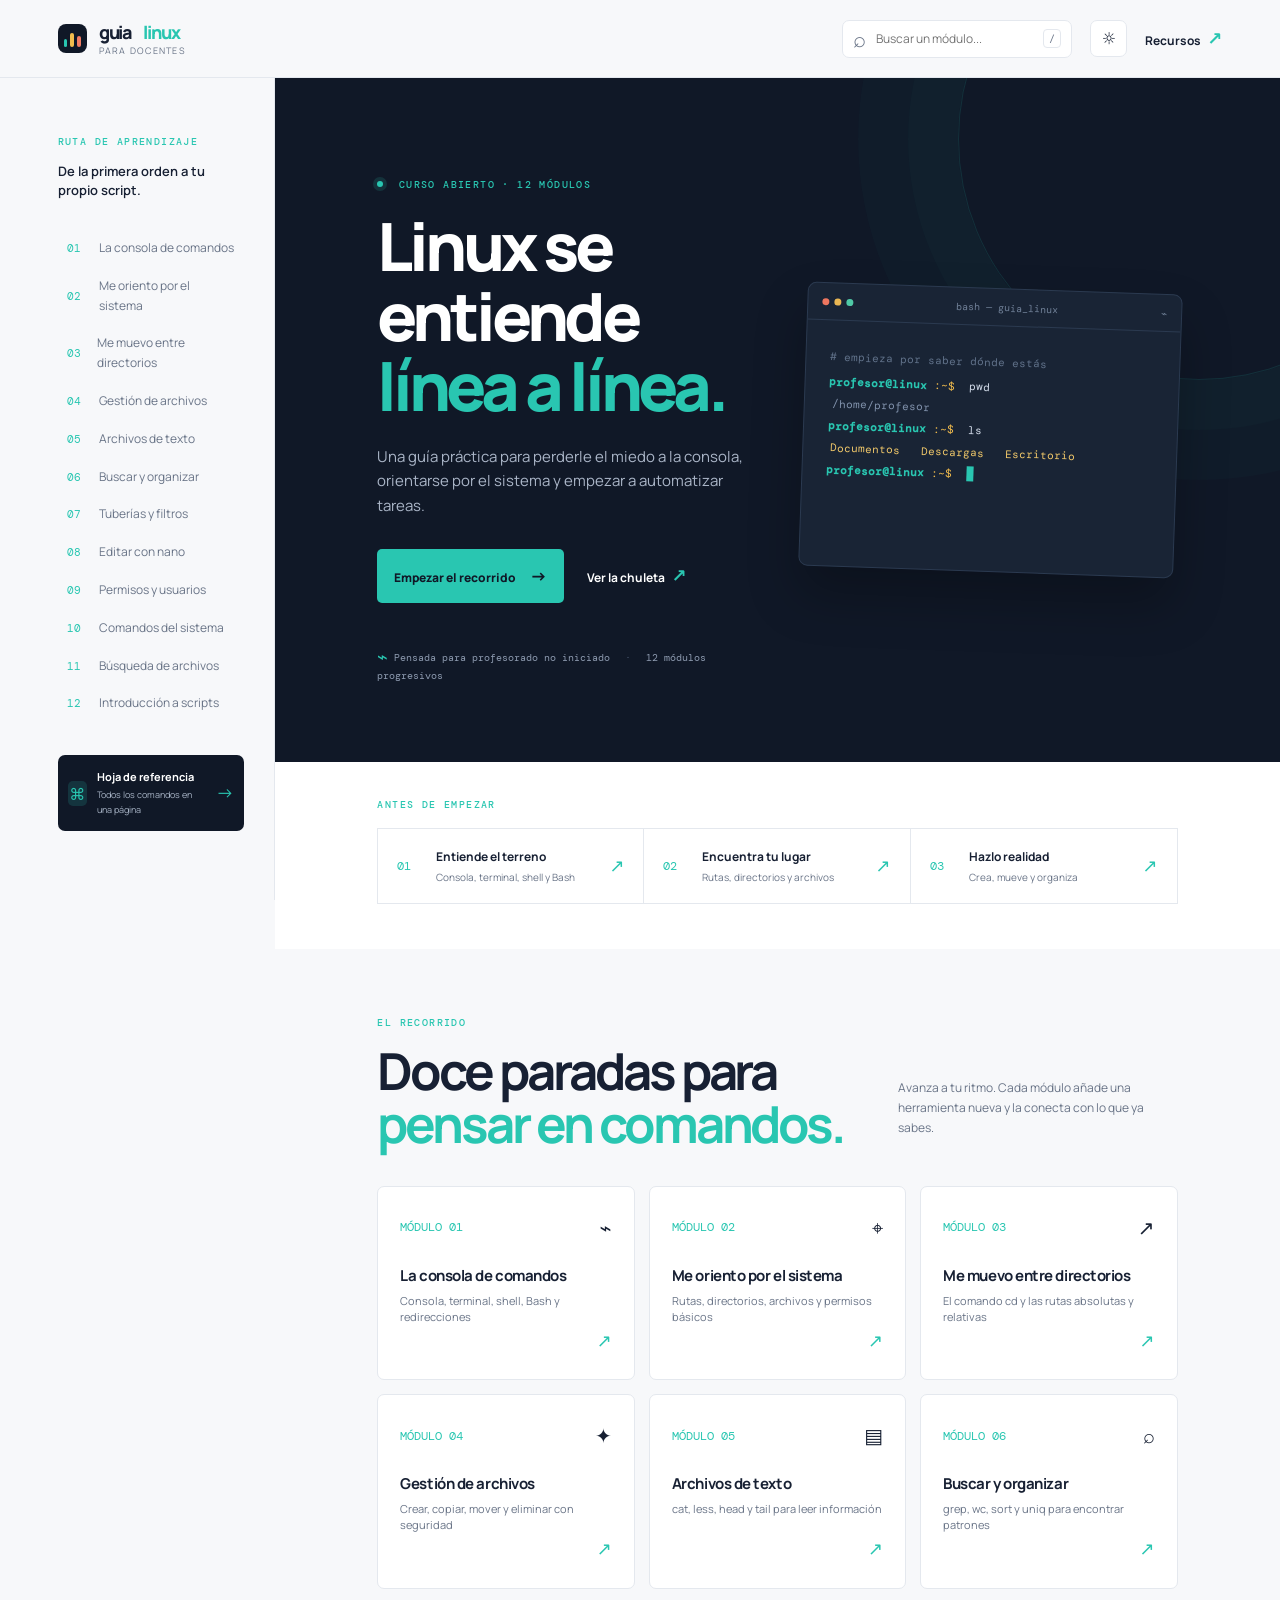
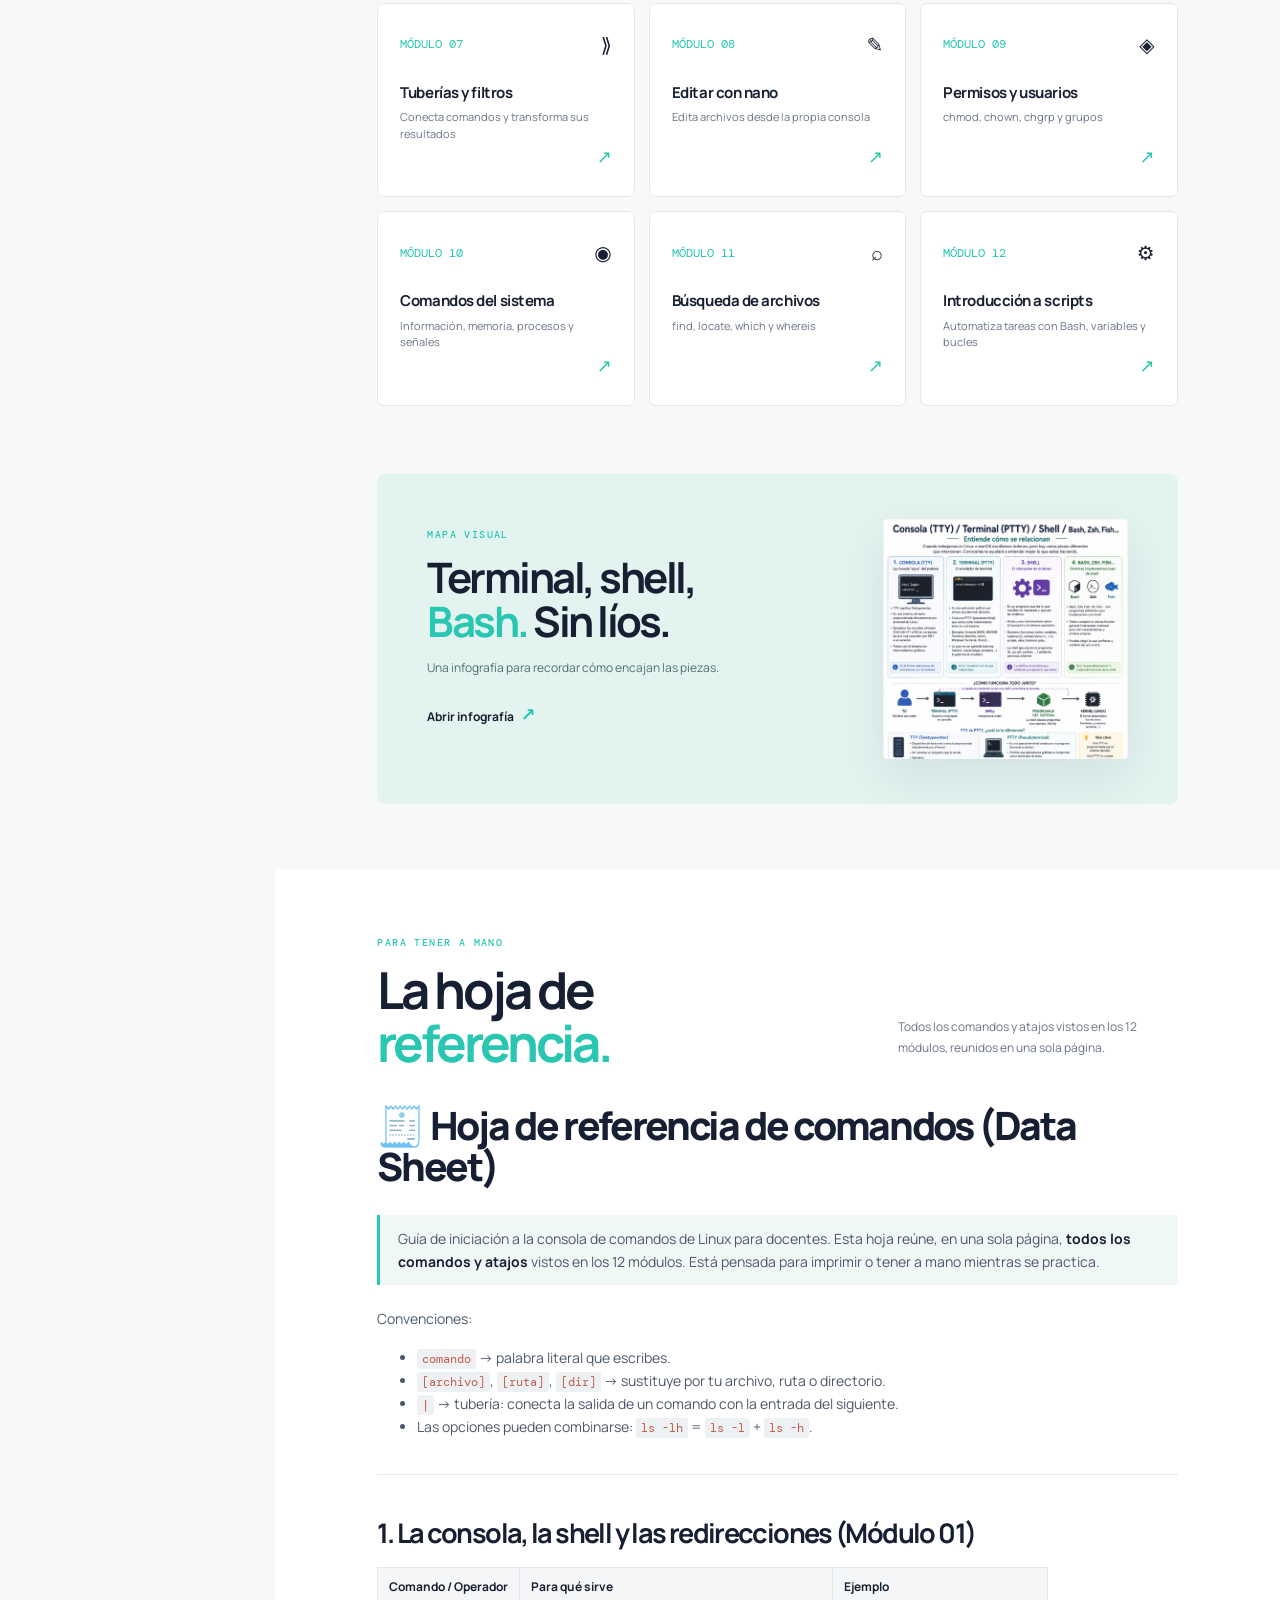
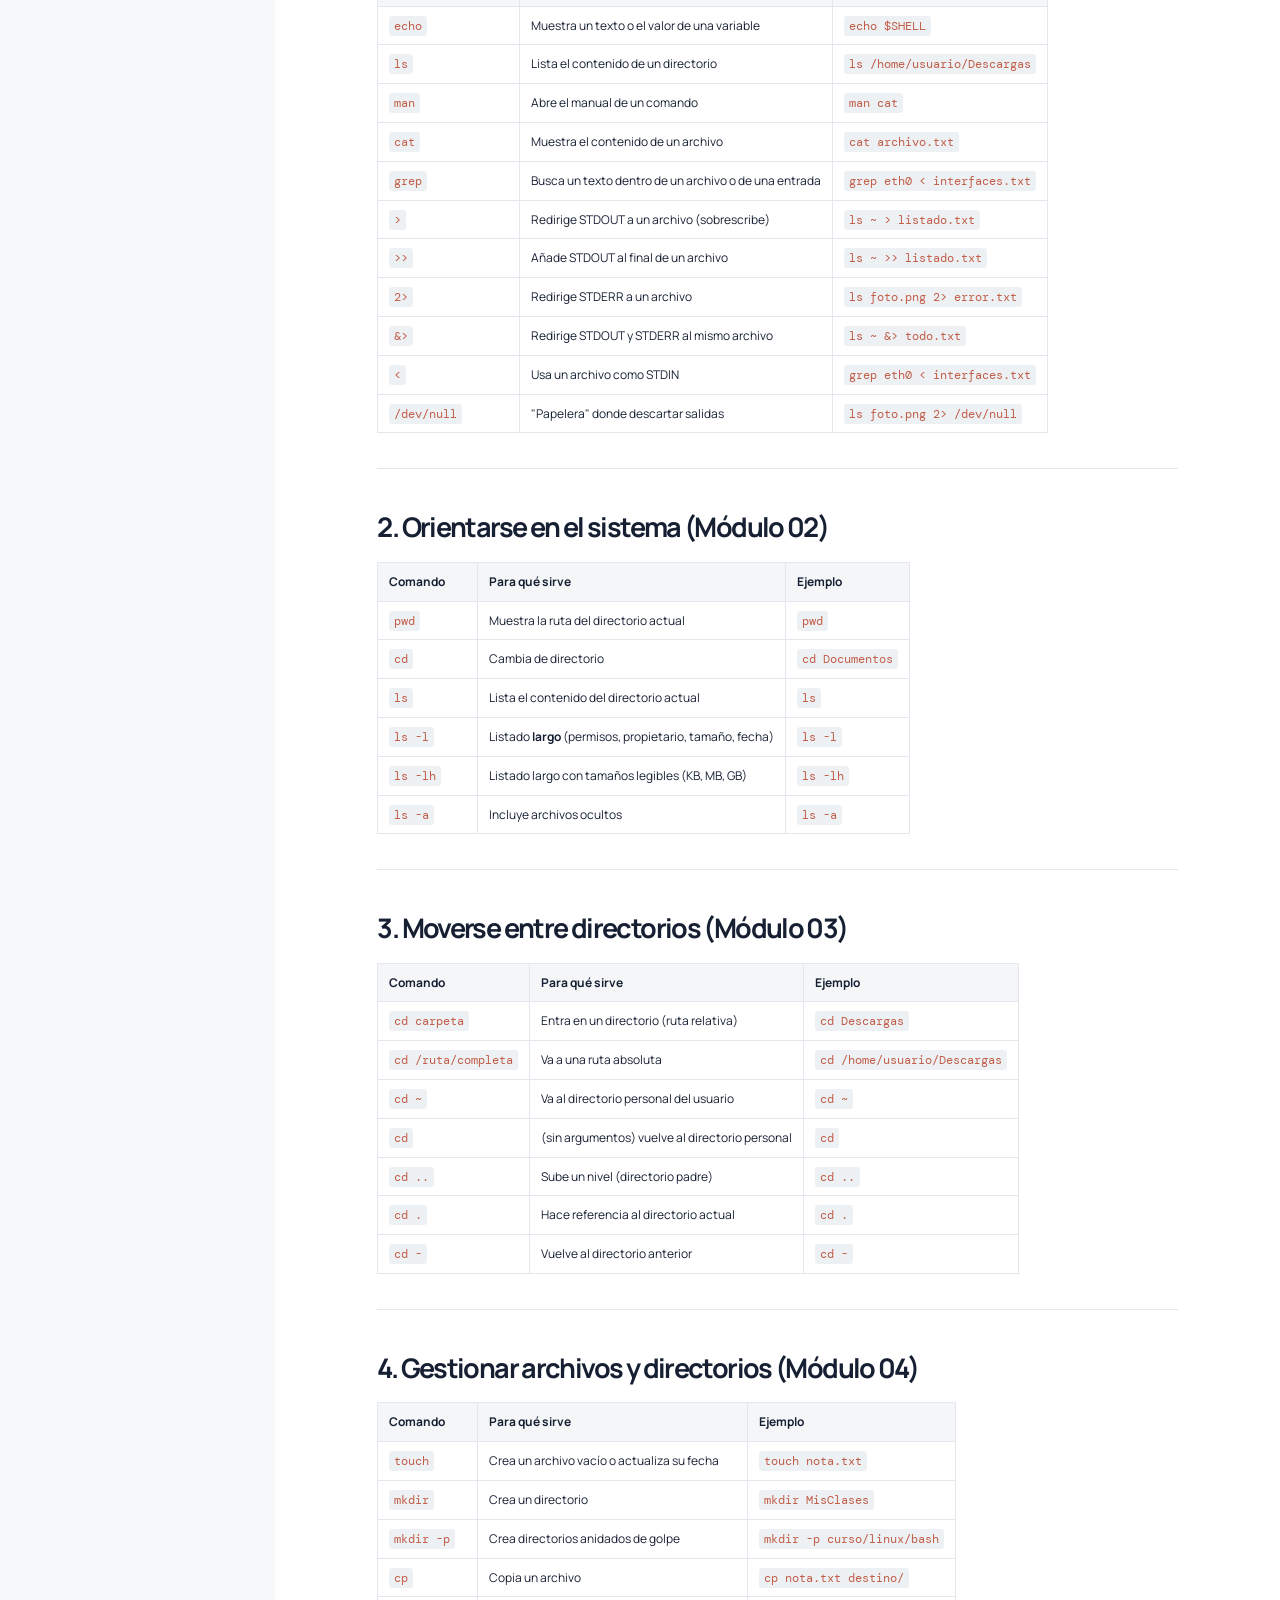
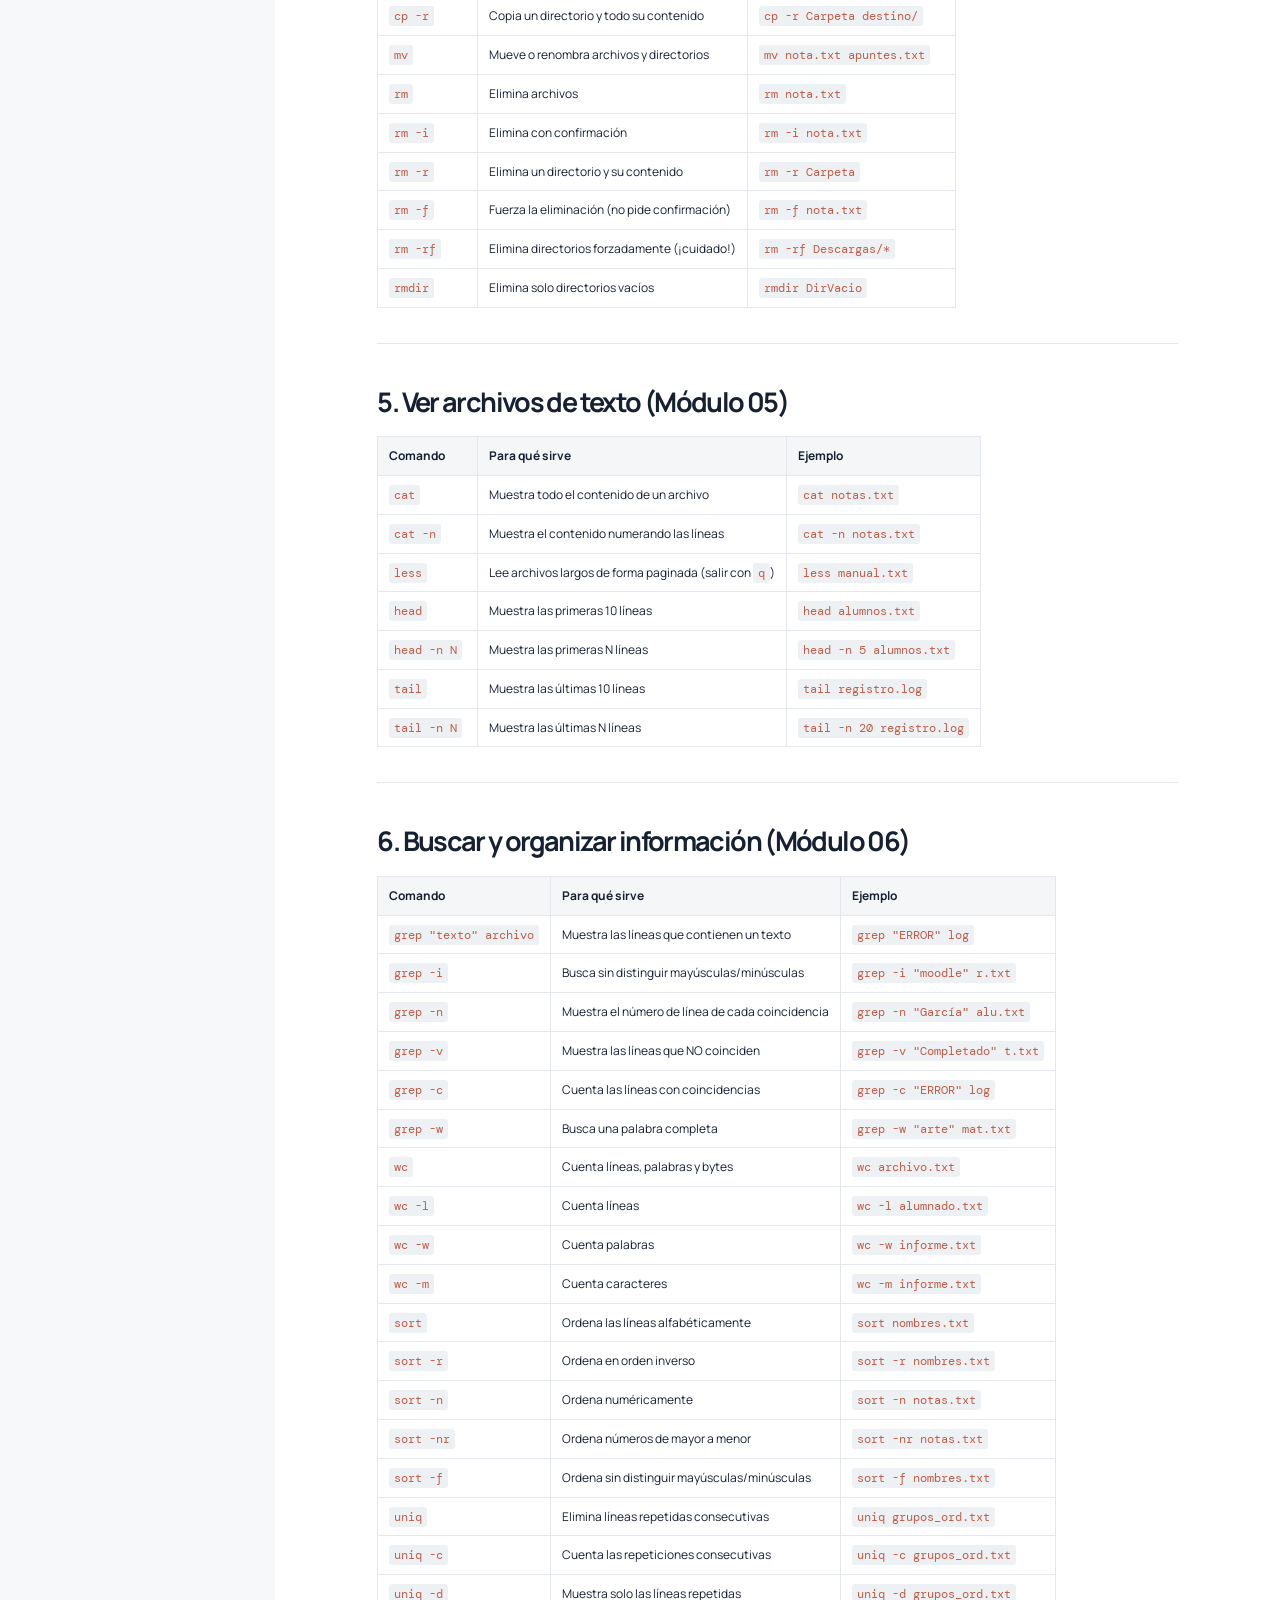
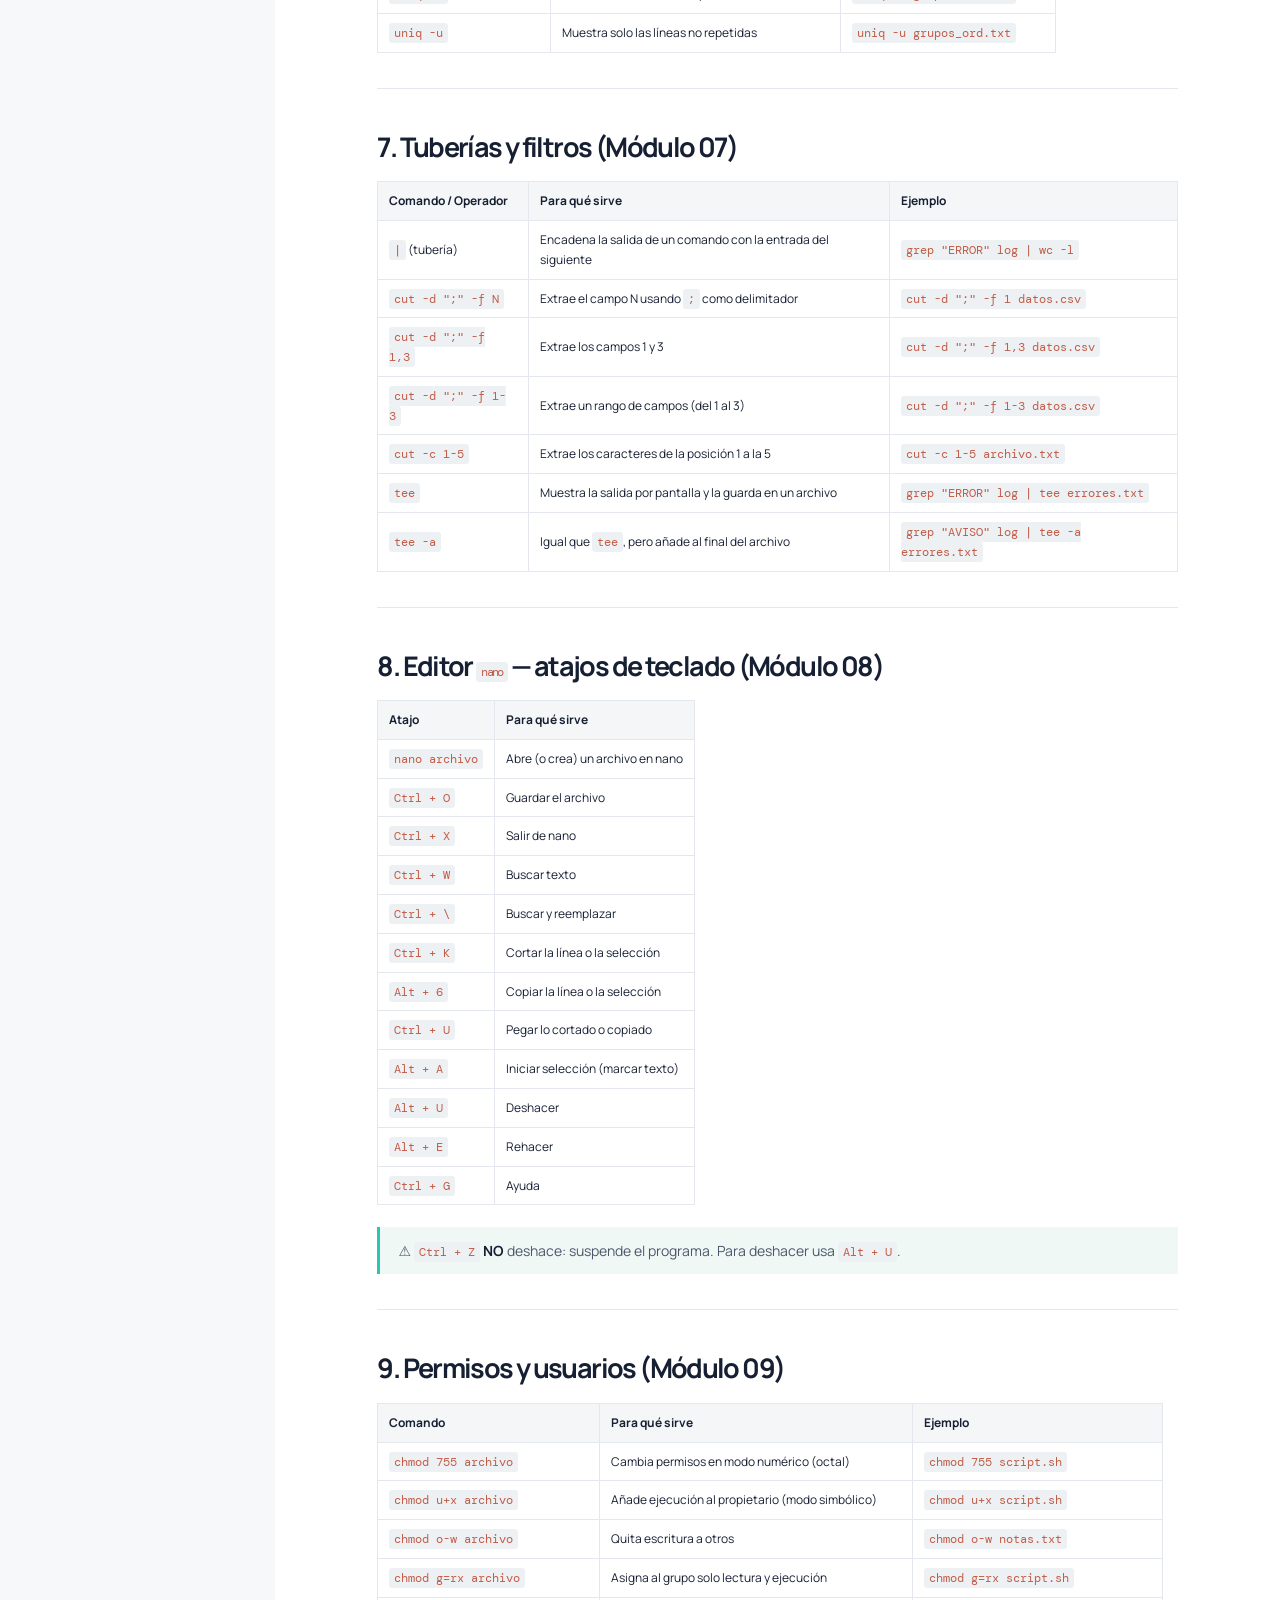
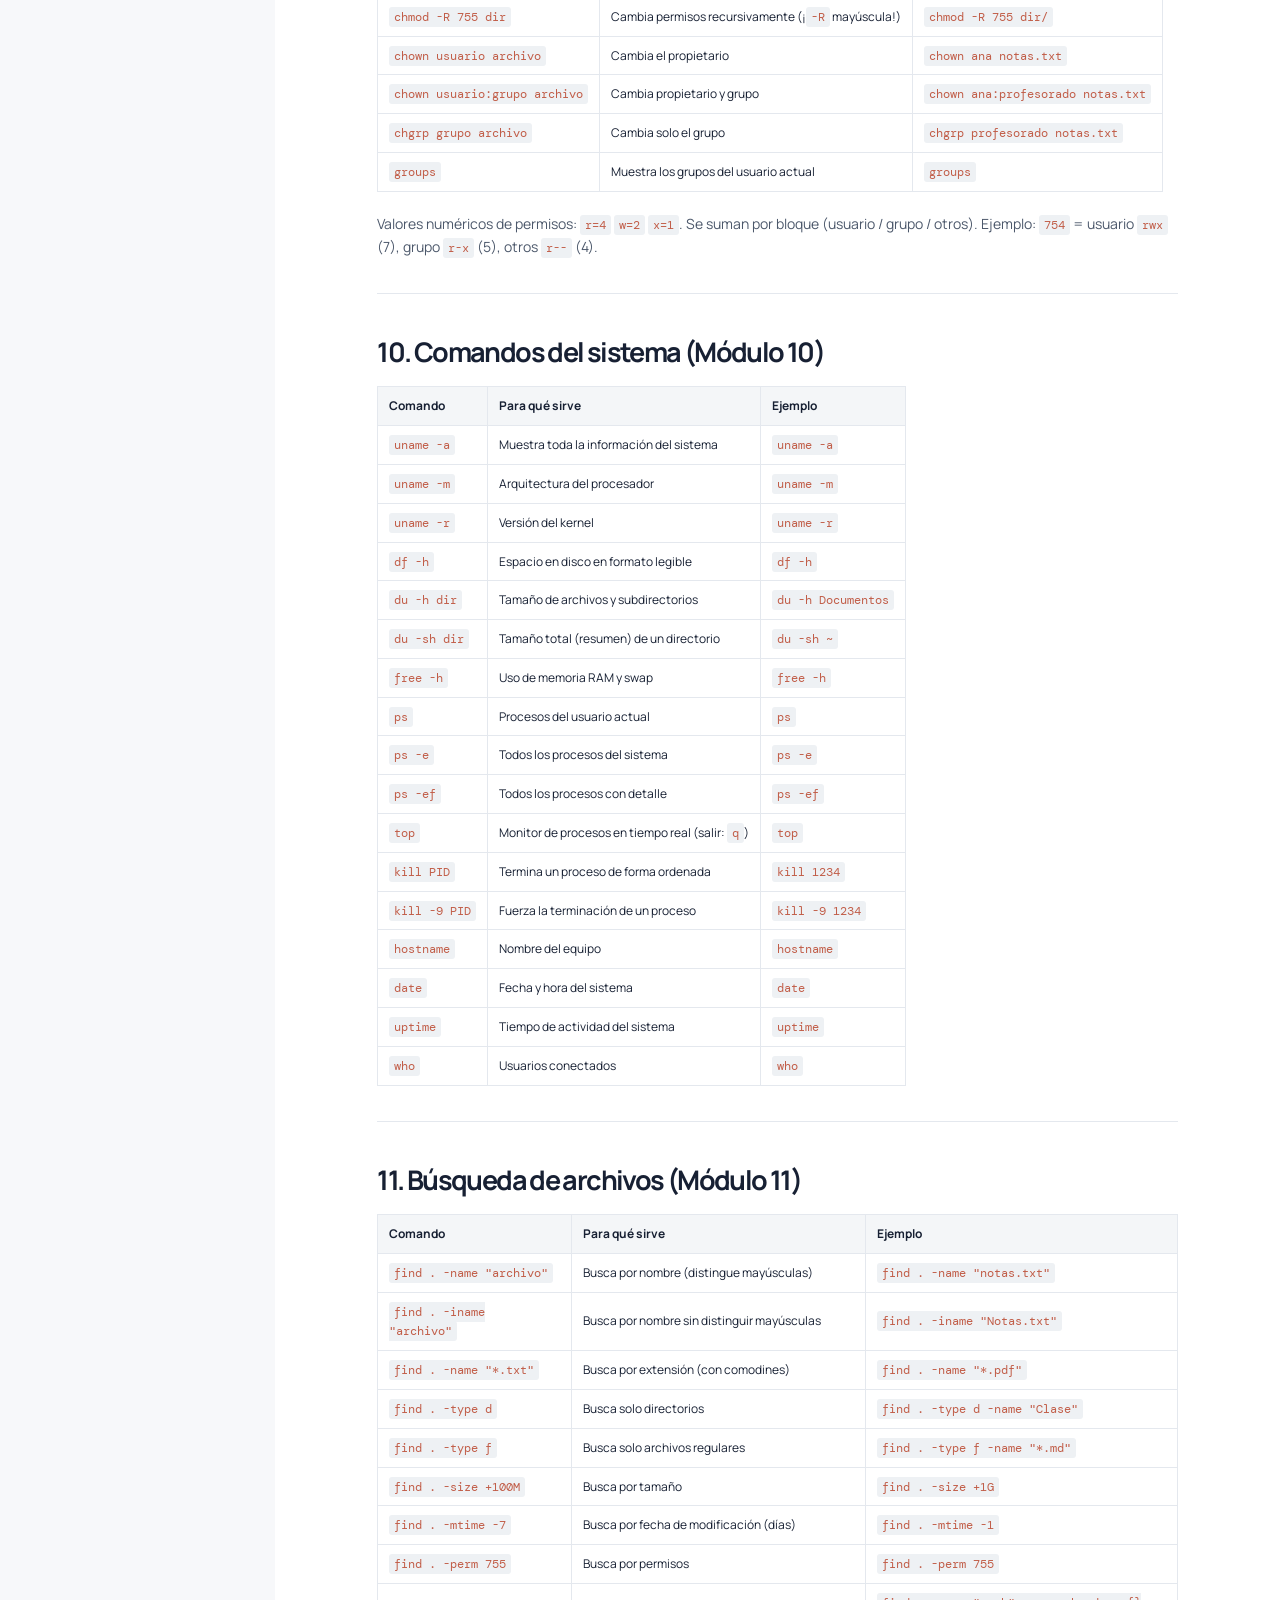
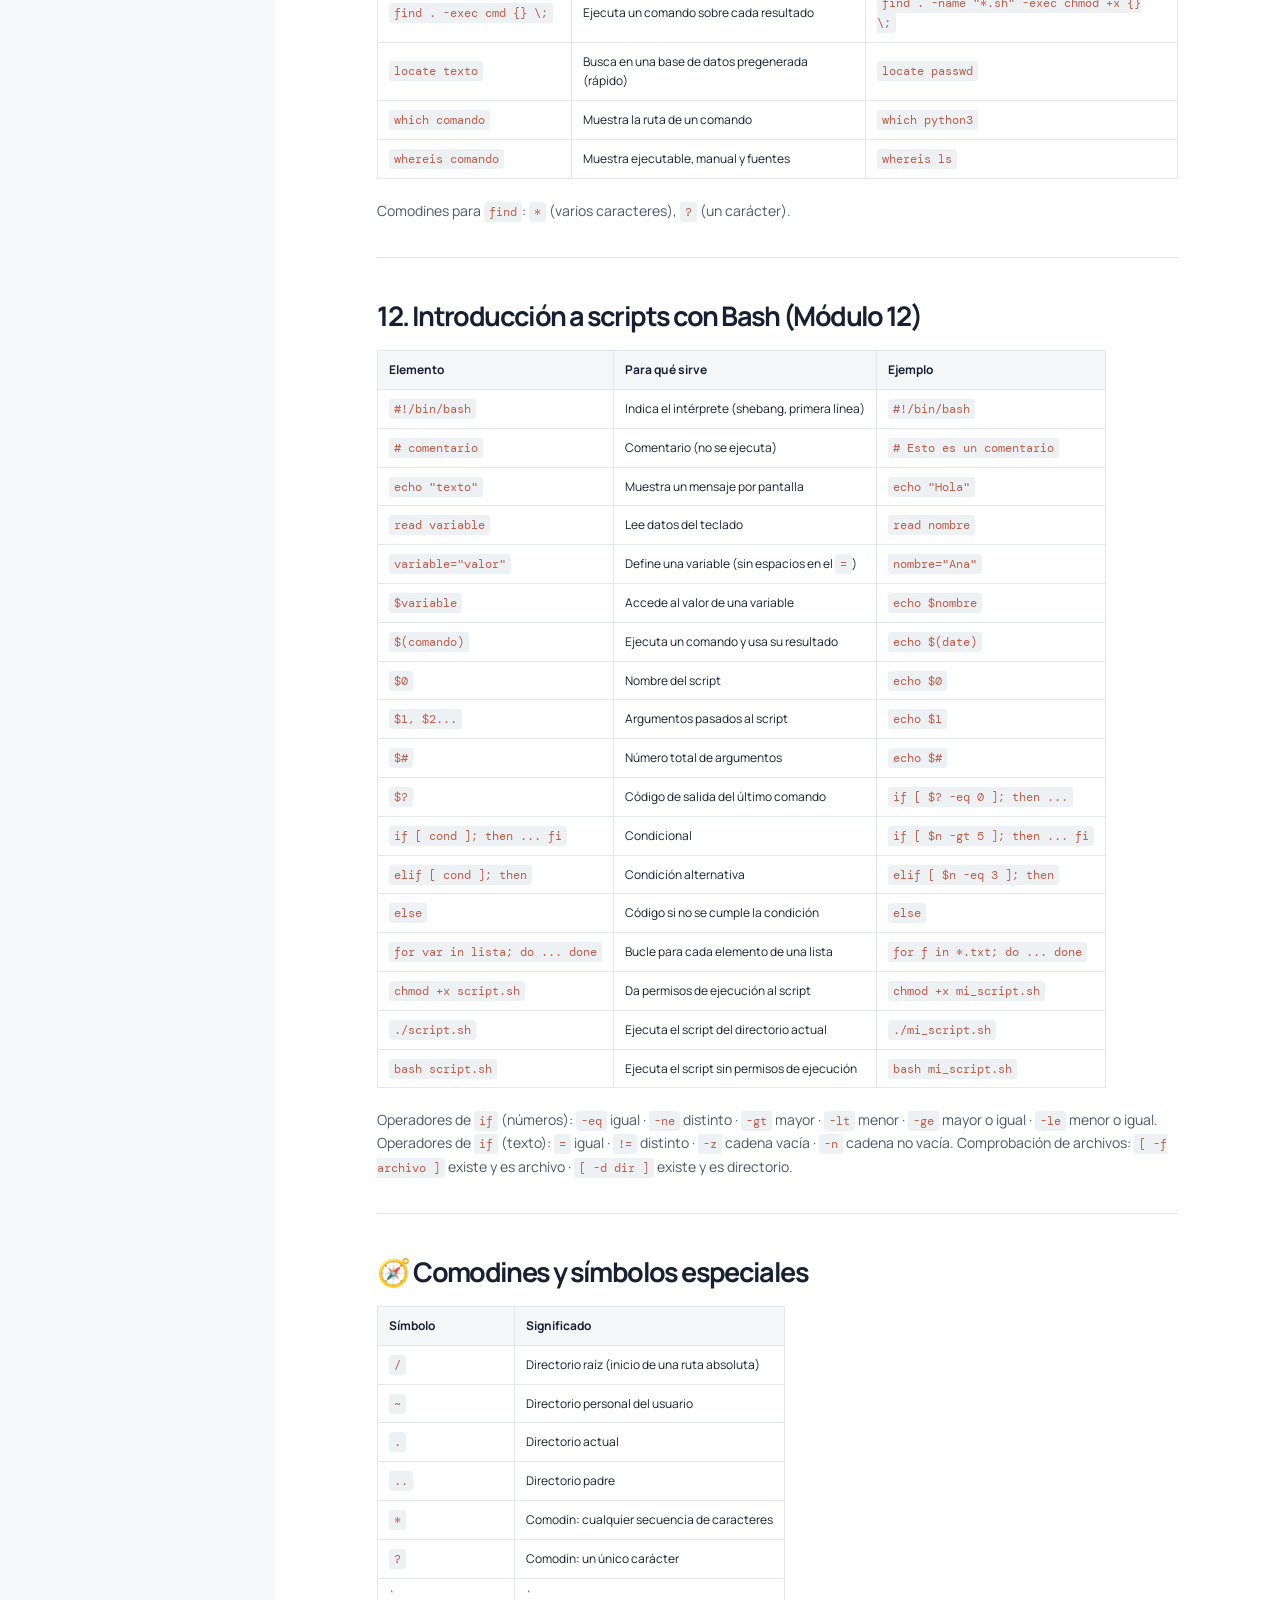
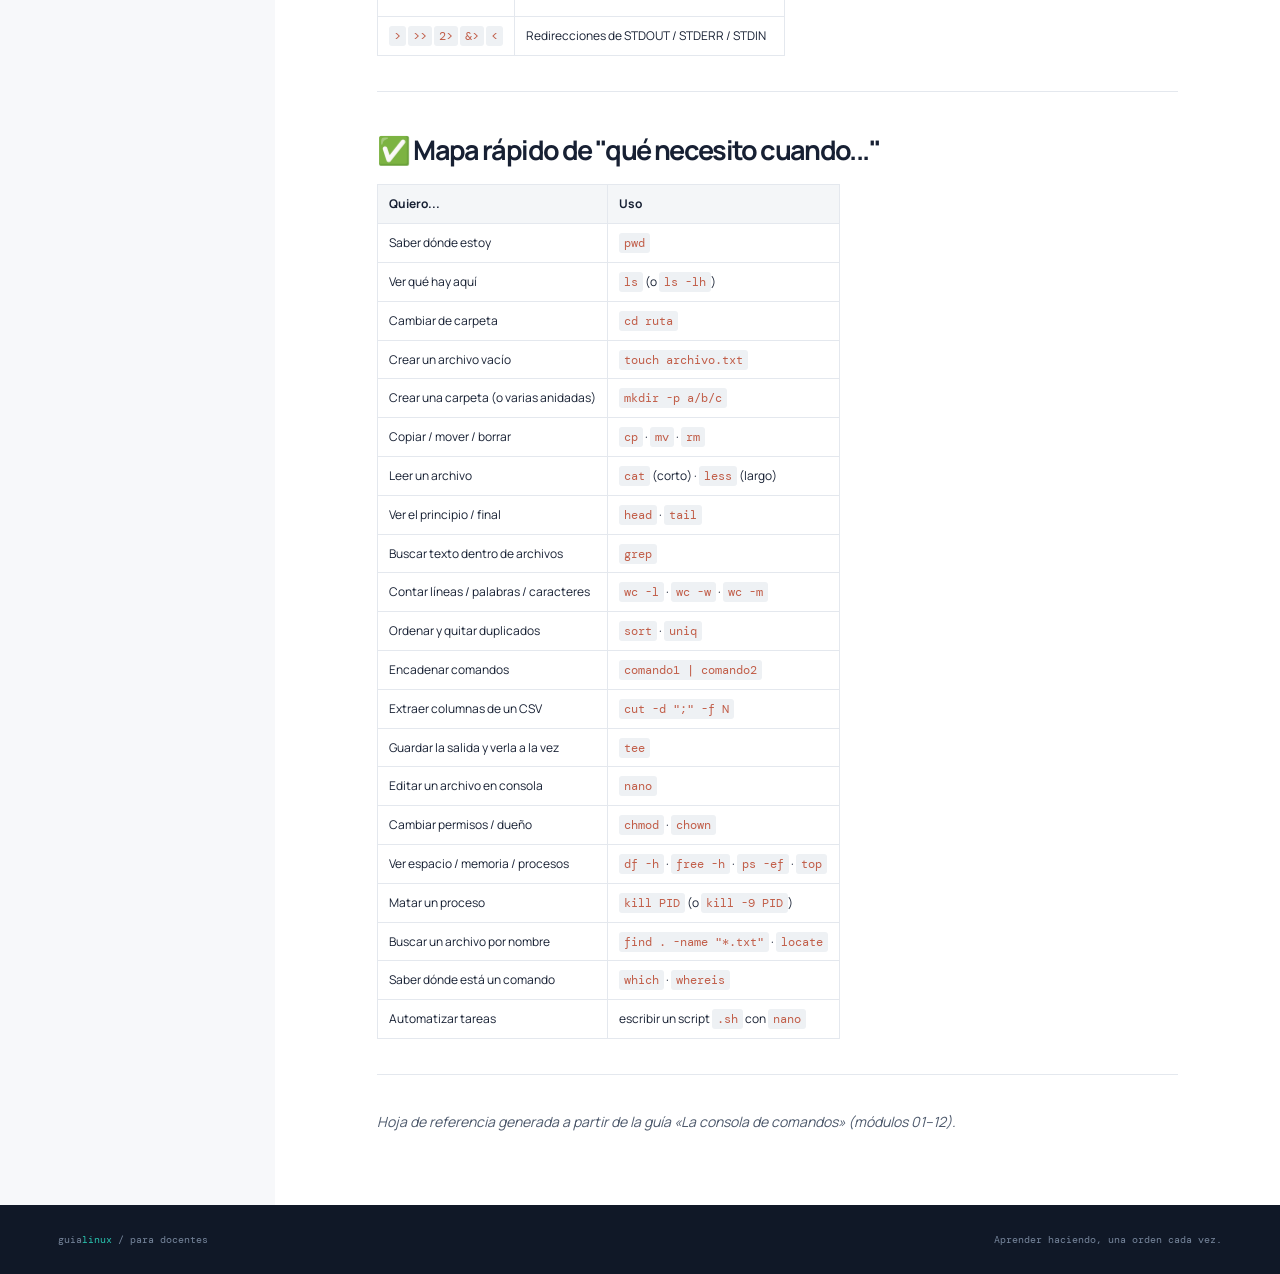
==== index.html @ 250330b9 "Add files via upload Website for GitHub pages." ====
<!doctype html>
<html lang="es">
<head>
  <meta charset="utf-8">
  <meta name="viewport" content="width=device-width, initial-scale=1">
  <meta name="description" content="Guía visual de iniciación a la consola de comandos de Linux para docentes.">
  <meta name="theme-color" content="#101827">
  <title>Guía Linux para docentes</title>
  <link rel="preconnect" href="https://fonts.googleapis.com">
  <link rel="preconnect" href="https://fonts.gstatic.com" crossorigin>
  <link href="https://fonts.googleapis.com/css2?family=DM+Mono:wght@400;500&family=Manrope:wght@400;500;600;700;800&display=swap" rel="stylesheet">
  <link rel="stylesheet" href="styles.css">
</head>
<body>
  <div class="site-shell">
    <header class="topbar">
      <a class="brand" href="#inicio" aria-label="Ir al inicio">
        <span class="brand-mark" aria-hidden="true"><span></span><span></span><span></span></span>
        <span><b>guia</b><em>linux</em><small>para docentes</small></span>
      </a>
      <div class="top-actions">
        <label class="search-box" for="module-search">
          <span aria-hidden="true">⌕</span>
          <input id="module-search" type="search" placeholder="Buscar un módulo..." autocomplete="off">
          <kbd>/</kbd>
        </label>
        <button class="icon-button" id="theme-toggle" type="button" aria-label="Cambiar tema">☼</button>
        <a class="github-link" href="#referencia">Recursos <span>↗</span></a>
      </div>
    </header>

    <div class="layout">
      <aside class="sidebar" aria-label="Navegación del curso">
        <div class="sidebar-intro">
          <span class="eyebrow">Ruta de aprendizaje</span>
          <p>De la primera orden a tu propio script.</p>
        </div>
        <nav id="module-nav"></nav>
        <a class="reference-card" href="#referencia">
          <span class="reference-icon">⌘</span>
          <span><strong>Hoja de referencia</strong><small>Todos los comandos en una página</small></span>
          <span class="arrow">→</span>
        </a>
      </aside>

      <main id="app" tabindex="-1">
        <section class="hero" id="inicio">
          <div class="hero-copy">
            <div class="status-line"><span class="pulse"></span> Curso abierto · 12 módulos</div>
            <h1>Linux se entiende<br><span>línea a línea.</span></h1>
            <p class="hero-lead">Una guía práctica para perderle el miedo a la consola, orientarse por el sistema y empezar a automatizar tareas.</p>
            <div class="hero-actions">
              <a class="primary-button" href="#modulo-01">Empezar el recorrido <span>→</span></a>
              <a class="text-button" href="#referencia">Ver la chuleta <span>↗</span></a>
            </div>
            <div class="hero-meta"><span>⌁</span> Pensada para profesorado no iniciado <span class="dot-separator">·</span> <span>12</span> módulos progresivos</div>
          </div>
          <div class="hero-terminal" aria-label="Ejemplo de terminal">
            <div class="terminal-bar"><span class="terminal-dots"><i></i><i></i><i></i></span><span>bash — guia_linux</span><span class="terminal-lock">⌁</span></div>
            <div class="terminal-body">
              <div class="terminal-line dim"># empieza por saber dónde estás</div>
              <div class="terminal-line"><b class="prompt">profesor@linux</b><span class="path">:~$</span> pwd</div>
              <div class="terminal-output">/home/profesor</div>
              <div class="terminal-line"><b class="prompt">profesor@linux</b><span class="path">:~$</span> ls</div>
              <div class="terminal-output folders">Documentos&nbsp;&nbsp; Descargas&nbsp;&nbsp; Escritorio</div>
              <div class="terminal-line cursor-line"><b class="prompt">profesor@linux</b><span class="path">:~$</span> <span class="cursor"></span></div>
            </div>
          </div>
        </section>

        <section class="quick-start" aria-label="Puntos de partida">
          <div class="section-label">Antes de empezar</div>
          <div class="quick-grid">
            <a href="#modulo-01"><span class="quick-number">01</span><span><b>Entiende el terreno</b><small>Consola, terminal, shell y Bash</small></span><span class="arrow">↗</span></a>
            <a href="#modulo-02"><span class="quick-number">02</span><span><b>Encuentra tu lugar</b><small>Rutas, directorios y archivos</small></span><span class="arrow">↗</span></a>
            <a href="#modulo-04"><span class="quick-number">03</span><span><b>Hazlo realidad</b><small>Crea, mueve y organiza</small></span><span class="arrow">↗</span></a>
          </div>
        </section>

        <section class="module-section" id="lecciones">
          <div class="section-heading"><div><span class="eyebrow">El recorrido</span><h2>Doce paradas para<br><em>pensar en comandos.</em></h2></div><p>Avanza a tu ritmo. Cada módulo añade una herramienta nueva y la conecta con lo que ya sabes.</p></div>
          <div id="module-grid" class="module-grid"></div>
        </section>

        <section class="infographic-banner">
          <div><span class="eyebrow">Mapa visual</span><h2>Terminal, shell,<br><em>Bash.</em> Sin líos.</h2><p>Una infografía para recordar cómo encajan las piezas.</p><a href="assets/terminal_shell_bash.png" target="_blank" class="text-button">Abrir infografía <span>↗</span></a></div>
          <a class="infographic-image" href="assets/terminal_shell_bash.png" target="_blank"><img src="assets/terminal_shell_bash.png" alt="Infografía Terminal vs Shell vs Bash"></a>
        </section>

        <section class="reference-section" id="referencia">
          <div class="section-heading"><div><span class="eyebrow">Para tener a mano</span><h2>La hoja de<br><em>referencia.</em></h2></div><p>Todos los comandos y atajos vistos en los 12 módulos, reunidos en una sola página.</p></div>
          <article id="reference-content" class="markdown-content"></article>
        </section>
      </main>
    </div>
    <footer><span>guia<span class="footer-accent">linux</span> / para docentes</span><span>Aprender haciendo, una orden cada vez.</span></footer>
  </div>
  <script src="app.js"></script>
</body>
</html>
---- styles.css ----
:root{--ink:#172033;--muted:#697487;--paper:#f7f8fa;--card:#fff;--line:#e4e8ee;--navy:#101827;--teal:#29c6b1;--yellow:#f3bd4d;--coral:#f17b62;--shadow:0 18px 50px rgba(17,29,49,.08);--mono:"DM Mono",monospace;--sans:"Manrope",system-ui,sans-serif}*{box-sizing:border-box}html{scroll-behavior:smooth}body{margin:0;background:var(--paper);color:var(--ink);font-family:var(--sans);line-height:1.65}a{color:inherit;text-decoration:none}button,input{font:inherit}.site-shell{min-height:100vh}.topbar{height:78px;padding:0 4.5vw;display:flex;align-items:center;justify-content:space-between;background:rgba(247,248,250,.92);border-bottom:1px solid var(--line);position:sticky;top:0;z-index:20;backdrop-filter:blur(16px)}.brand{display:flex;align-items:center;gap:12px;line-height:1}.brand>span:last-child{display:grid;grid-template-columns:auto auto;column-gap:4px}.brand b,.brand em{font-size:18px;letter-spacing:-.06em}.brand b{font-weight:800}.brand em{font-style:normal;color:var(--teal);font-weight:800}.brand small{grid-column:1/-1;margin-top:5px;font-size:9px;letter-spacing:.14em;text-transform:uppercase;color:var(--muted)}.brand-mark{width:29px;height:29px;display:flex;align-items:flex-end;gap:3px;padding:6px;background:var(--navy);border-radius:8px}.brand-mark span{width:4px;background:var(--teal);border-radius:4px}.brand-mark span:nth-child(1){height:8px}.brand-mark span:nth-child(2){height:14px;background:var(--yellow)}.brand-mark span:nth-child(3){height:11px;background:var(--coral)}.top-actions{display:flex;align-items:center;gap:18px}.search-box{width:230px;height:38px;display:flex;align-items:center;gap:8px;padding:0 10px;border:1px solid var(--line);border-radius:7px;background:var(--card);color:var(--muted)}.search-box span{font-size:22px;line-height:1}.search-box input{width:100%;border:0;outline:0;background:transparent;color:var(--ink);font-size:12px}.search-box kbd{font:10px var(--mono);border:1px solid var(--line);padding:2px 5px;border-radius:4px}.icon-button{width:37px;height:37px;border:1px solid var(--line);border-radius:7px;background:var(--card);color:var(--ink);cursor:pointer}.github-link{font-size:12px;font-weight:700}.github-link span,.text-button span{color:var(--teal);font-size:18px;margin-left:4px}.layout{display:grid;grid-template-columns:275px minmax(0,1fr);max-width:1500px;margin:auto}.sidebar{padding:48px 30px 30px 4.5vw;border-right:1px solid var(--line);min-height:calc(100vh - 78px);position:sticky;top:78px;height:calc(100vh - 78px);overflow-y:auto}.eyebrow,.status-line,.section-label{font:500 10px var(--mono);letter-spacing:.14em;text-transform:uppercase;color:var(--teal)}.sidebar-intro p{font-size:13px;line-height:1.45;margin:10px 0 30px;max-width:170px;font-weight:600}.module-nav-item{display:flex;align-items:center;gap:11px;padding:8px 9px;margin:2px 0;border-radius:6px;color:var(--muted);font-size:12px;transition:.2s}.module-nav-item:hover,.module-nav-item.active{background:var(--card);color:var(--ink);box-shadow:0 5px 16px rgba(17,29,49,.04)}.module-nav-item.active{font-weight:700}.module-nav-item .nav-num{font:11px var(--mono);color:var(--teal);width:21px}.reference-card{display:flex;align-items:center;gap:10px;margin-top:34px;padding:13px 10px;background:var(--navy);border-radius:7px;color:white}.reference-icon{width:25px;height:25px;display:grid;place-items:center;border-radius:5px;background:rgba(41,198,177,.17);color:var(--teal)}.reference-card strong{display:block;font-size:11px}.reference-card small{display:block;color:#a8b4c6;font-size:9px;margin-top:2px}.reference-card .arrow{margin-left:auto;color:var(--teal)}main{min-width:0}.hero{background:var(--navy);min-height:580px;padding:100px clamp(35px,8vw,120px) 80px;display:grid;grid-template-columns:1fr 1fr;gap:50px;align-items:center;color:white;overflow:hidden;position:relative}.hero:after{content:"";position:absolute;width:480px;height:480px;border:1px solid rgba(41,198,177,.14);border-radius:50%;right:-160px;top:-180px;box-shadow:0 0 0 50px rgba(41,198,177,.025),0 0 0 100px rgba(41,198,177,.02)}.hero-copy{position:relative;z-index:1}.status-line{color:var(--teal);margin-bottom:20px}.pulse{display:inline-block;width:6px;height:6px;border-radius:50%;background:var(--teal);margin:0 8px 1px 0;box-shadow:0 0 0 4px rgba(41,198,177,.15)}h1,h2{letter-spacing:-.06em;line-height:1.05;margin:0}h1{font-size:clamp(42px,5.2vw,75px);font-weight:800}h1 span,h2 em{font-style:normal;color:var(--teal)}.hero-lead{max-width:465px;color:#aab5c7;font-size:15px;margin:24px 0 30px}.hero-actions{display:flex;align-items:center;gap:23px}.primary-button{background:var(--teal);color:var(--navy);padding:13px 17px;border-radius:5px;font-size:12px;font-weight:800}.primary-button span{font-size:17px;margin-left:12px}.text-button{font-size:12px;font-weight:700}.hero-meta{margin-top:42px;color:#8e9bb0;font:10px var(--mono)}.hero-meta span:first-child{color:var(--teal);font-size:18px;vertical-align:-2px}.dot-separator{margin:0 9px;color:#47546b}.hero-terminal{position:relative;z-index:1;background:#192435;box-shadow:0 28px 50px rgba(0,0,0,.25);border:1px solid #2b3a50;border-radius:9px;overflow:hidden;transform:rotate(2deg)}.terminal-bar{height:37px;border-bottom:1px solid #2b3a50;display:flex;justify-content:space-between;align-items:center;padding:0 14px;color:#718198;font:10px var(--mono)}.terminal-dots{display:flex;gap:5px}.terminal-dots i{width:7px;height:7px;border-radius:50%;background:#ee765f}.terminal-dots i:nth-child(2){background:#e8b653}.terminal-dots i:nth-child(3){background:#4fc9a6}.terminal-body{padding:25px 24px 28px;font:11px/2 var(--mono);min-height:245px}.terminal-line{color:#d6dfed}.terminal-line.dim{color:#61728a;margin-bottom:3px}.prompt{color:var(--teal)}.path{color:var(--yellow);margin:0 7px}.terminal-output{color:#8293ad;padding-left:3px}.folders{color:#f2c96a}.cursor{width:7px;height:15px;display:inline-block;background:var(--teal);vertical-align:-3px;animation:blink 1s infinite}@keyframes blink{50%{opacity:0}}.quick-start,.module-section,.reference-section{padding:58px clamp(35px,8vw,120px)}.quick-start{background:var(--card);padding-top:36px;padding-bottom:45px}.quick-grid{display:grid;grid-template-columns:repeat(3,1fr);border:1px solid var(--line);margin-top:17px}.quick-grid a{padding:18px 19px;display:grid;grid-template-columns:29px 1fr 15px;gap:10px;align-items:center;border-right:1px solid var(--line)}.quick-grid a:last-child{border:0}.quick-grid a:hover{background:var(--paper)}.quick-number{color:var(--teal);font:12px var(--mono)}.quick-grid b{display:block;font-size:12px}.quick-grid small{display:block;color:var(--muted);font-size:10px;margin-top:2px}.arrow{color:var(--teal);font-size:18px}.section-heading{display:flex;justify-content:space-between;gap:40px;align-items:end;margin-bottom:35px}.section-heading h2{font-size:clamp(32px,4vw,51px);margin-top:10px}.section-heading p{max-width:280px;color:var(--muted);font-size:12px;line-height:1.7}.module-grid{display:grid;grid-template-columns:repeat(3,1fr);gap:14px}.module-card{background:var(--card);border:1px solid var(--line);border-radius:7px;padding:24px 22px;min-height:177px;display:flex;flex-direction:column;transition:transform .2s,box-shadow .2s}.module-card:hover{transform:translateY(-4px);box-shadow:var(--shadow)}.module-card .card-top{display:flex;justify-content:space-between;align-items:center}.module-number{font:12px var(--mono);color:var(--teal)}.module-card .card-icon{font-size:20px}.module-card h3{font-size:15px;letter-spacing:-.03em;margin:23px 0 7px;line-height:1.25}.module-card p{font-size:11px;color:var(--muted);margin:0;line-height:1.5}.module-card .card-arrow{margin-top:auto;text-align:right;color:var(--teal);font-size:18px}.infographic-banner{margin:10px clamp(35px,8vw,120px) 65px;padding:45px 50px;background:#e3f3f0;border-radius:8px;display:flex;justify-content:space-between;gap:40px;overflow:hidden}.infographic-banner h2{font-size:42px;margin:10px 0 15px}.infographic-banner p{font-size:12px;color:#52716d;margin-bottom:22px}.infographic-image{display:block;width:35%;max-height:240px;overflow:hidden;border-radius:5px;box-shadow:var(--shadow);background:white}.infographic-image img{width:100%;height:100%;object-fit:cover;object-position:top}.reference-section{background:var(--card)}.markdown-content{max-width:920px;margin:auto}.markdown-content h1{font-size:39px;color:var(--ink);margin:0 0 28px}.markdown-content h2{font-size:27px;margin:44px 0 15px;color:var(--ink)}.markdown-content h3{font-size:19px;margin:30px 0 12px}.markdown-content p,.markdown-content li{font-size:14px;color:#4c586b}.markdown-content strong{color:var(--ink)}.markdown-content blockquote{border-left:3px solid var(--teal);background:#f0f8f6;margin:22px 0;padding:12px 18px}.markdown-content blockquote p{margin:0}.markdown-content pre{background:var(--navy);color:#dce6f4;padding:18px;border-radius:6px;overflow:auto;margin:19px 0;box-shadow:0 10px 20px rgba(16,24,39,.08)}.markdown-content code{font:12px var(--mono);background:#eef1f4;color:#c15d48;padding:2px 5px;border-radius:3px}.markdown-content pre code{background:none;color:inherit;padding:0}.markdown-content table{width:100%;border-collapse:collapse;margin:20px 0;font-size:12px;display:block;overflow-x:auto}.markdown-content th,.markdown-content td{text-align:left;border:1px solid var(--line);padding:9px 11px;min-width:100px}.markdown-content th{background:#f4f6f8;font-weight:700}.markdown-content img{display:block;max-width:100%;height:auto;max-height:560px;object-fit:contain;margin:24px auto;border-radius:5px;box-shadow:0 7px 25px rgba(17,29,49,.11)}.markdown-content a{color:#159a8c;text-decoration:underline}.markdown-content hr{border:0;border-top:1px solid var(--line);margin:35px 0}footer{display:flex;justify-content:space-between;padding:28px 4.5vw;background:var(--navy);color:#77869c;font:10px var(--mono)}.footer-accent{color:var(--teal)}.module-view{padding-top:40px}.back-link{display:inline-block;color:var(--teal);font:11px var(--mono);margin-bottom:30px}.hidden{display:none!important}@media(max-width:1000px){.layout{display:block}.sidebar{display:none}.hero{grid-template-columns:1fr;padding:80px 7vw}.hero-terminal{max-width:600px;width:100%}.module-grid{grid-template-columns:repeat(2,1fr)}}@media(max-width:640px){.topbar{height:68px;padding:0 20px}.top-actions{gap:8px}.search-box{width:42px;border:0;background:transparent;padding:0}.search-box input,.search-box kbd,.github-link{display:none}.search-box span{font-size:27px}.hero{min-height:auto;padding:65px 24px 60px;gap:40px}.hero-lead{font-size:14px}.hero-meta{margin-top:30px}.quick-start,.module-section,.reference-section{padding:42px 22px}.quick-grid{display:block}.quick-grid a{border-right:0;border-bottom:1px solid var(--line)}.section-heading{display:block}.section-heading p{margin-top:20px}.module-grid{grid-template-columns:1fr}.infographic-banner{margin:8px 22px 45px;padding:30px 25px;display:block}.infographic-banner h2{font-size:34px}.infographic-image{width:100%;height:210px;margin-top:28px}footer{display:block;padding:24px 22px}footer span{display:block;margin:5px 0}}
body.dark{--ink:#e7edf6;--muted:#91a0b4;--paper:#0e1521;--card:#151f2e;--line:#263448}body.dark .topbar{background:rgba(14,21,33,.92)}body.dark .quick-start,body.dark .reference-section{background:#121b29}body.dark .quick-grid a:hover,body.dark .markdown-content th{background:#1c293b}body.dark .markdown-content code{background:#202d3d;color:#f19a80}body.dark .markdown-content blockquote{background:#162d32}body.dark .infographic-banner{background:#163536}body.dark .infographic-banner p{color:#9bc6c0}
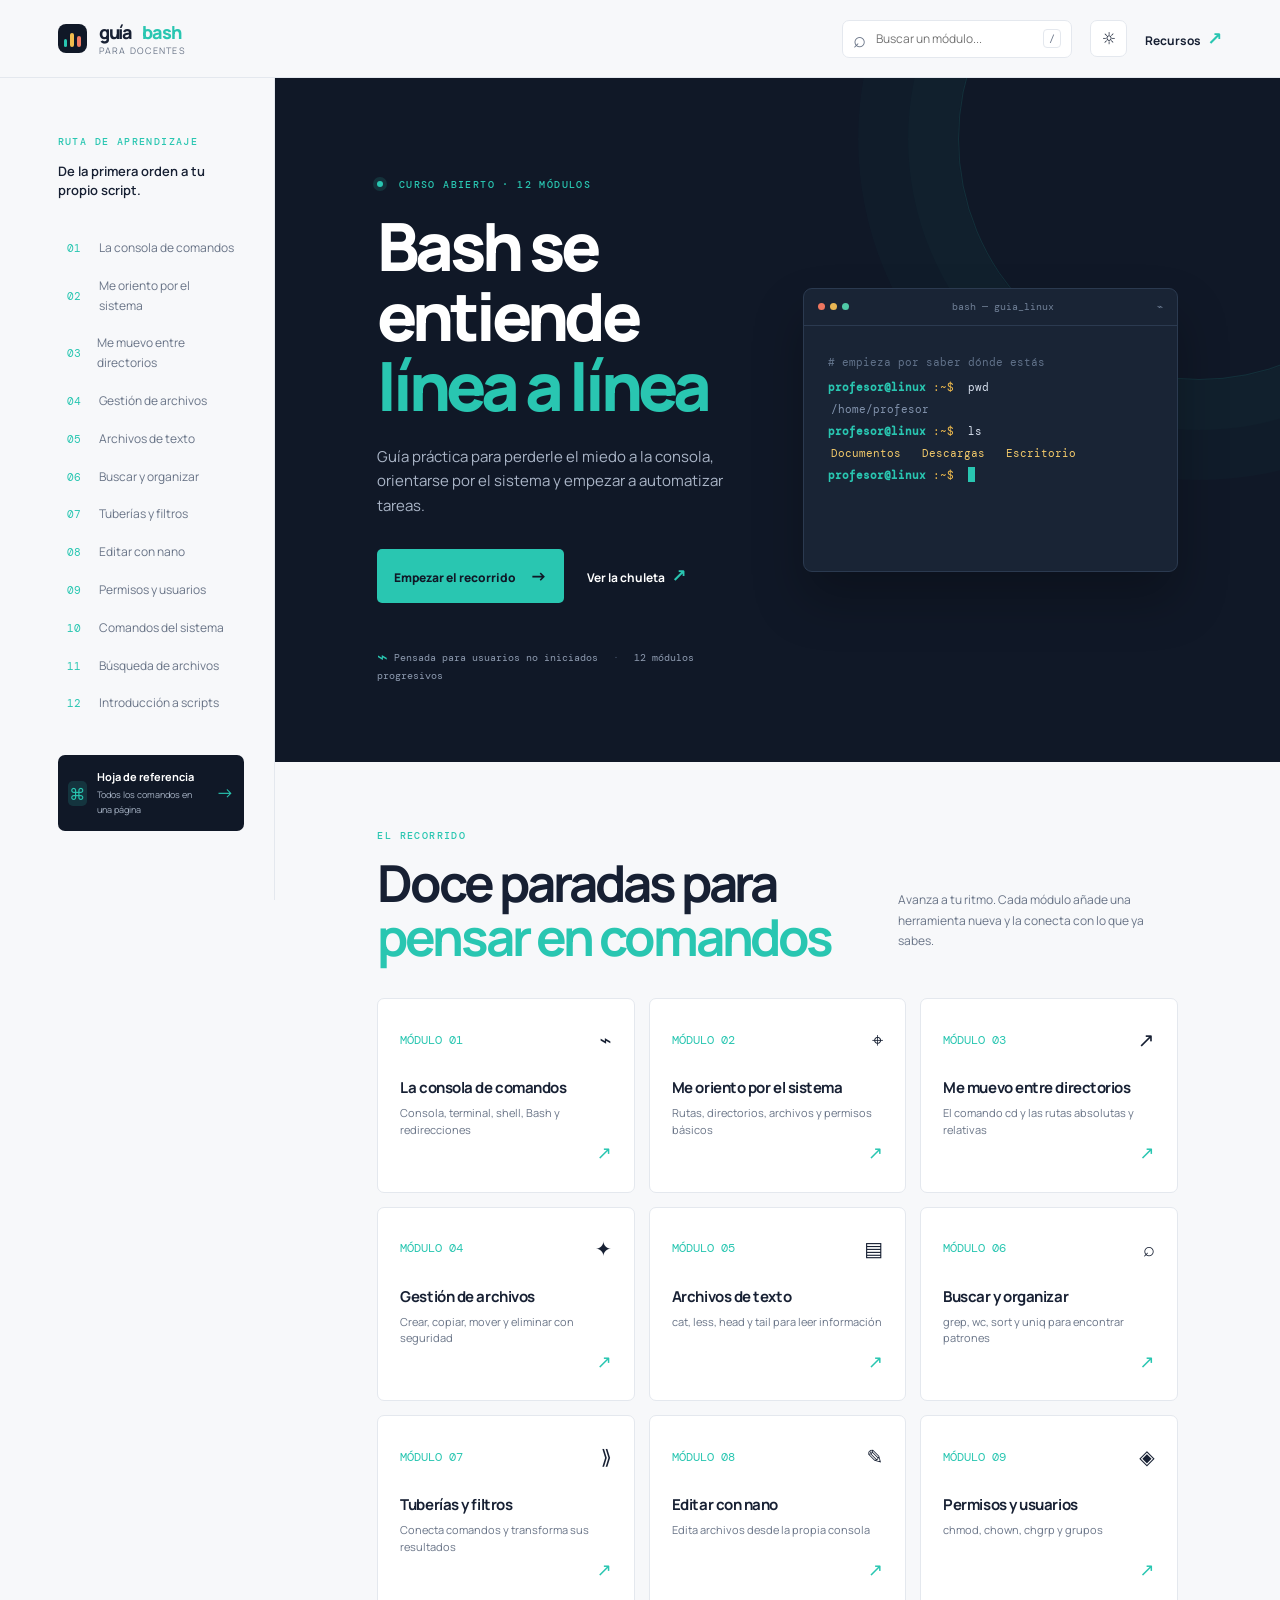
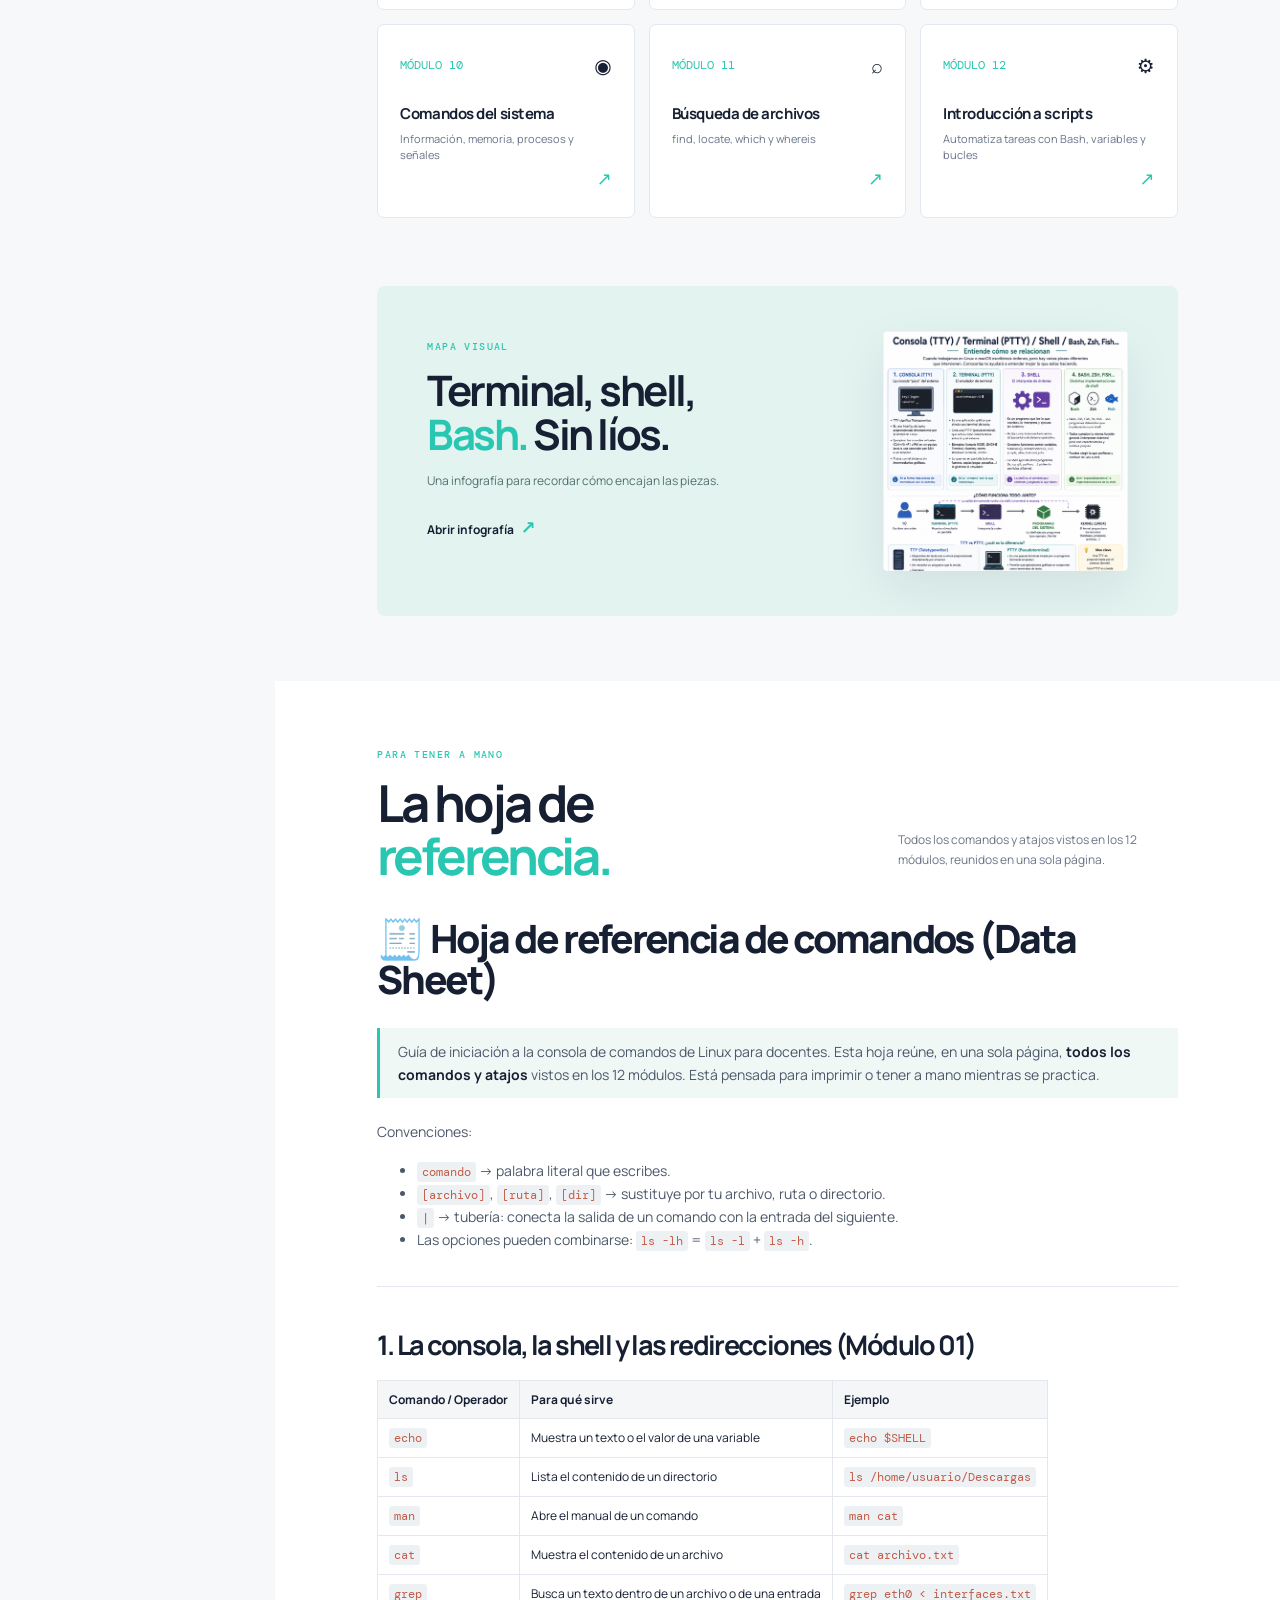
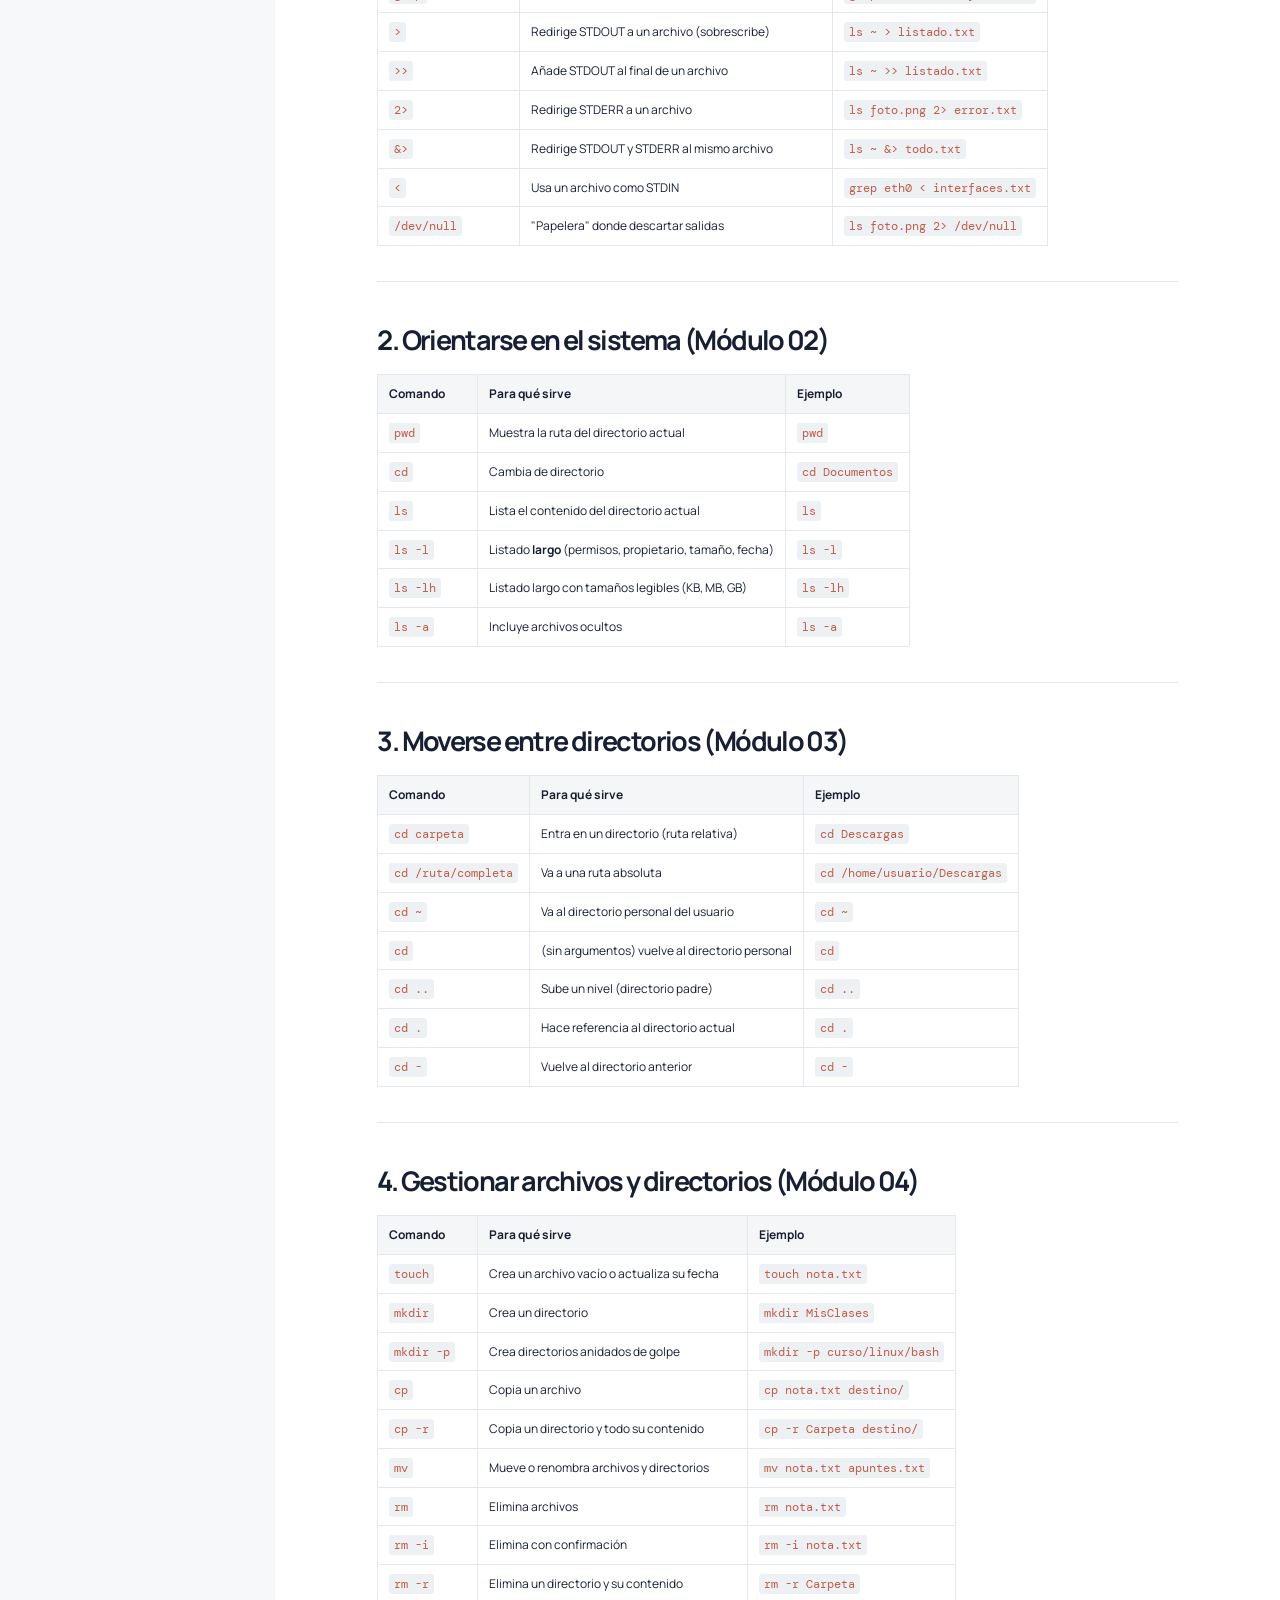
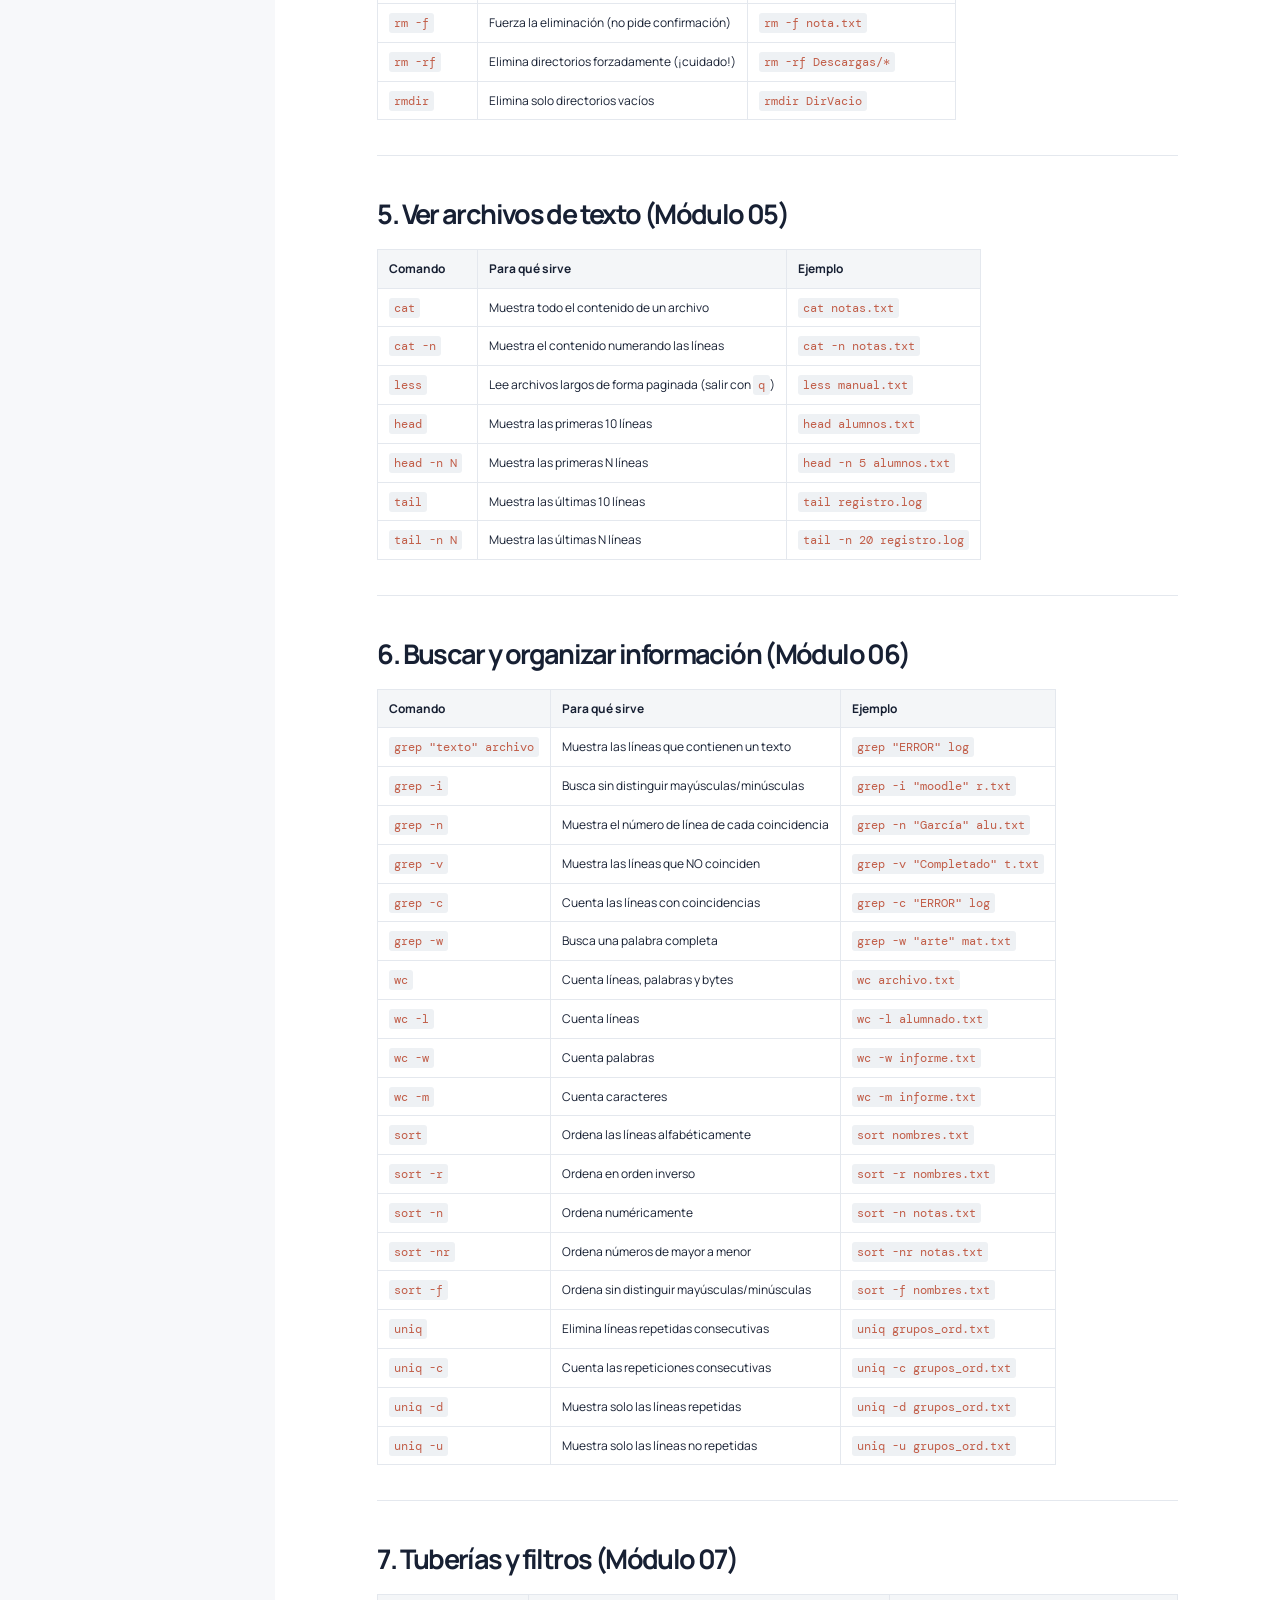
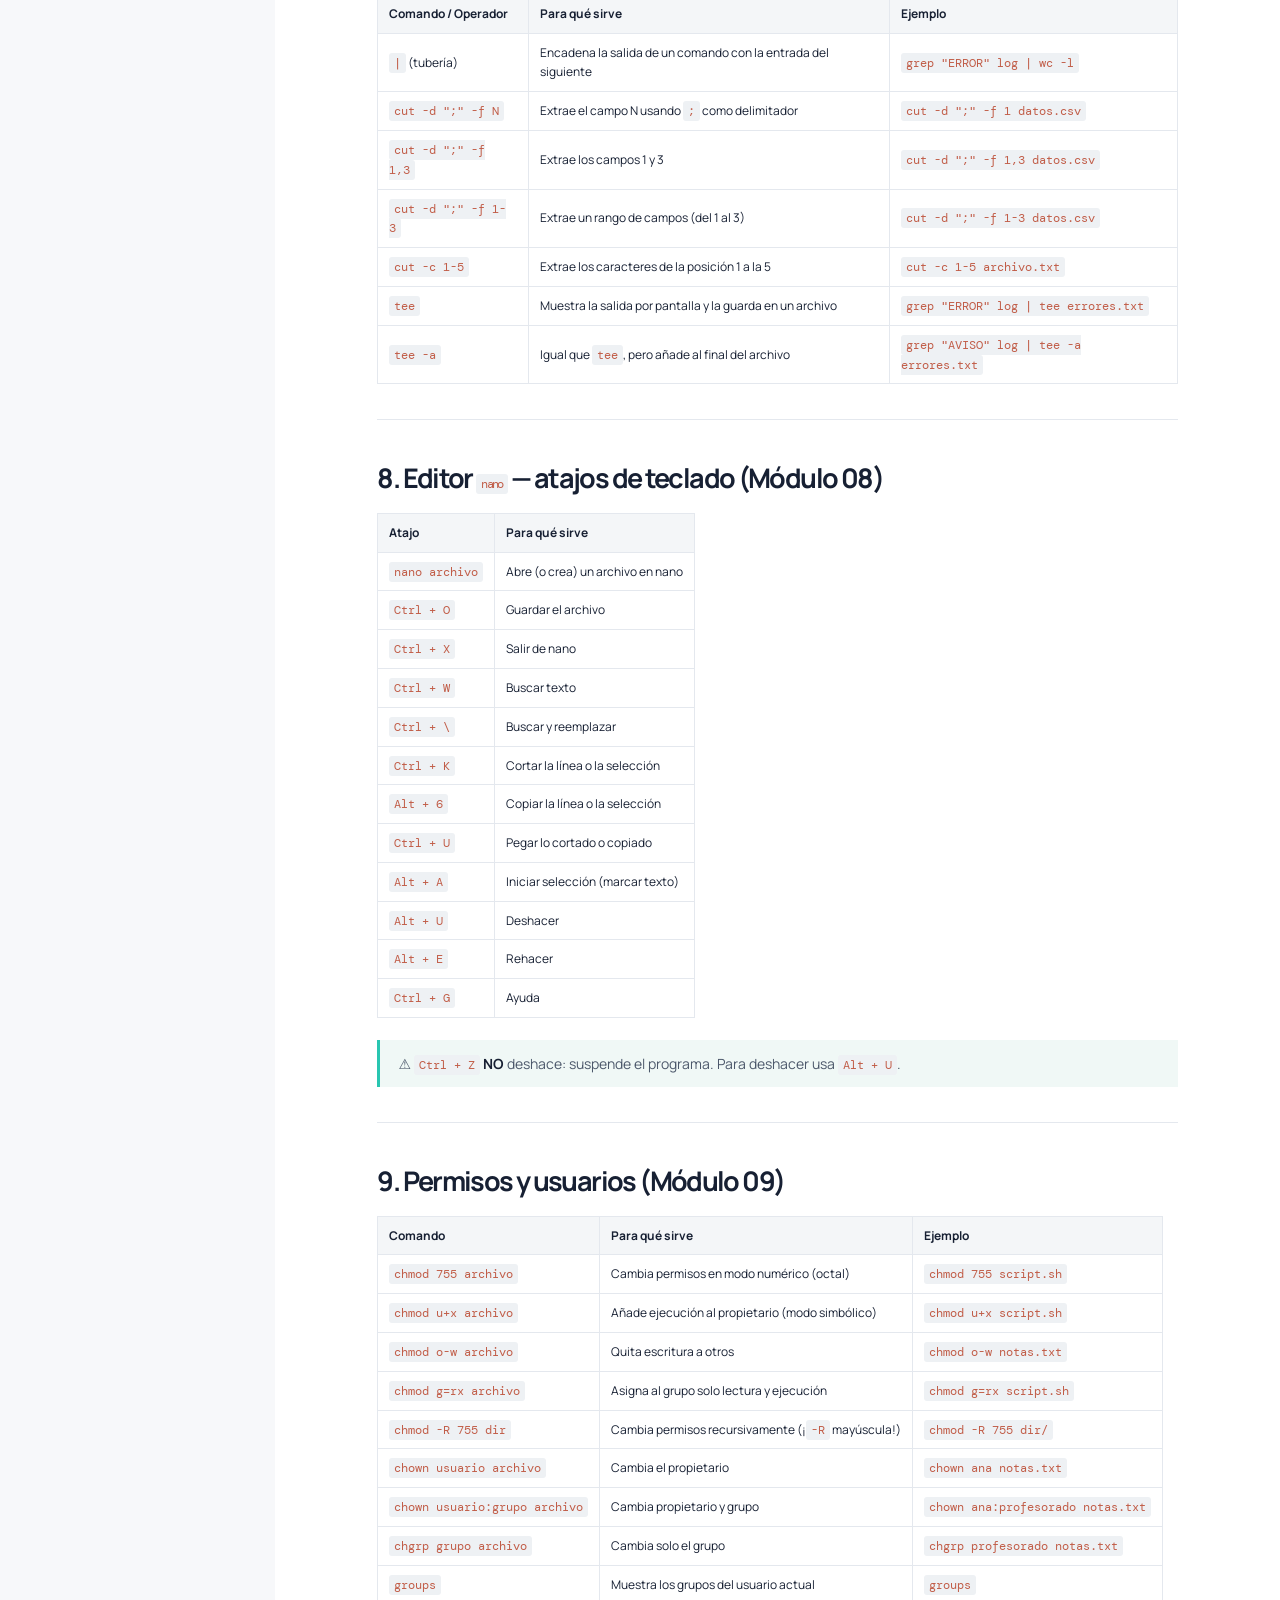
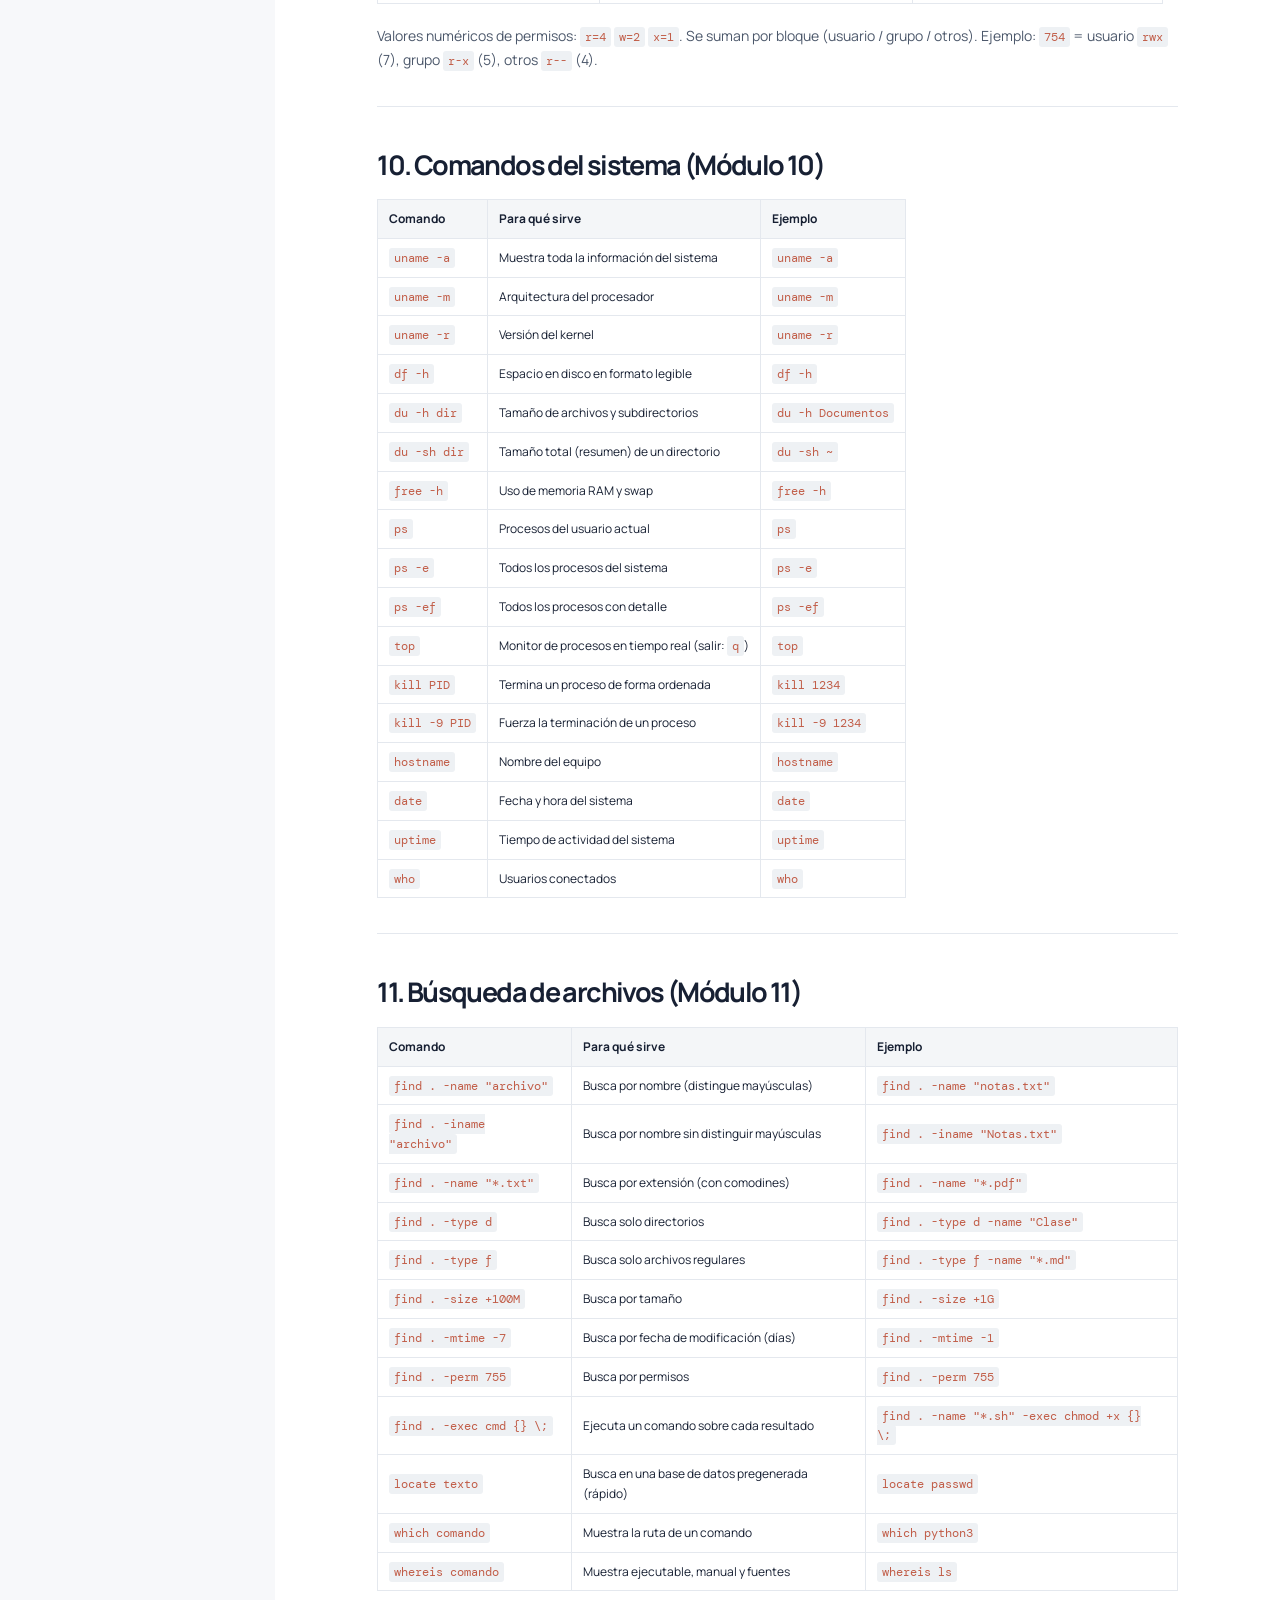
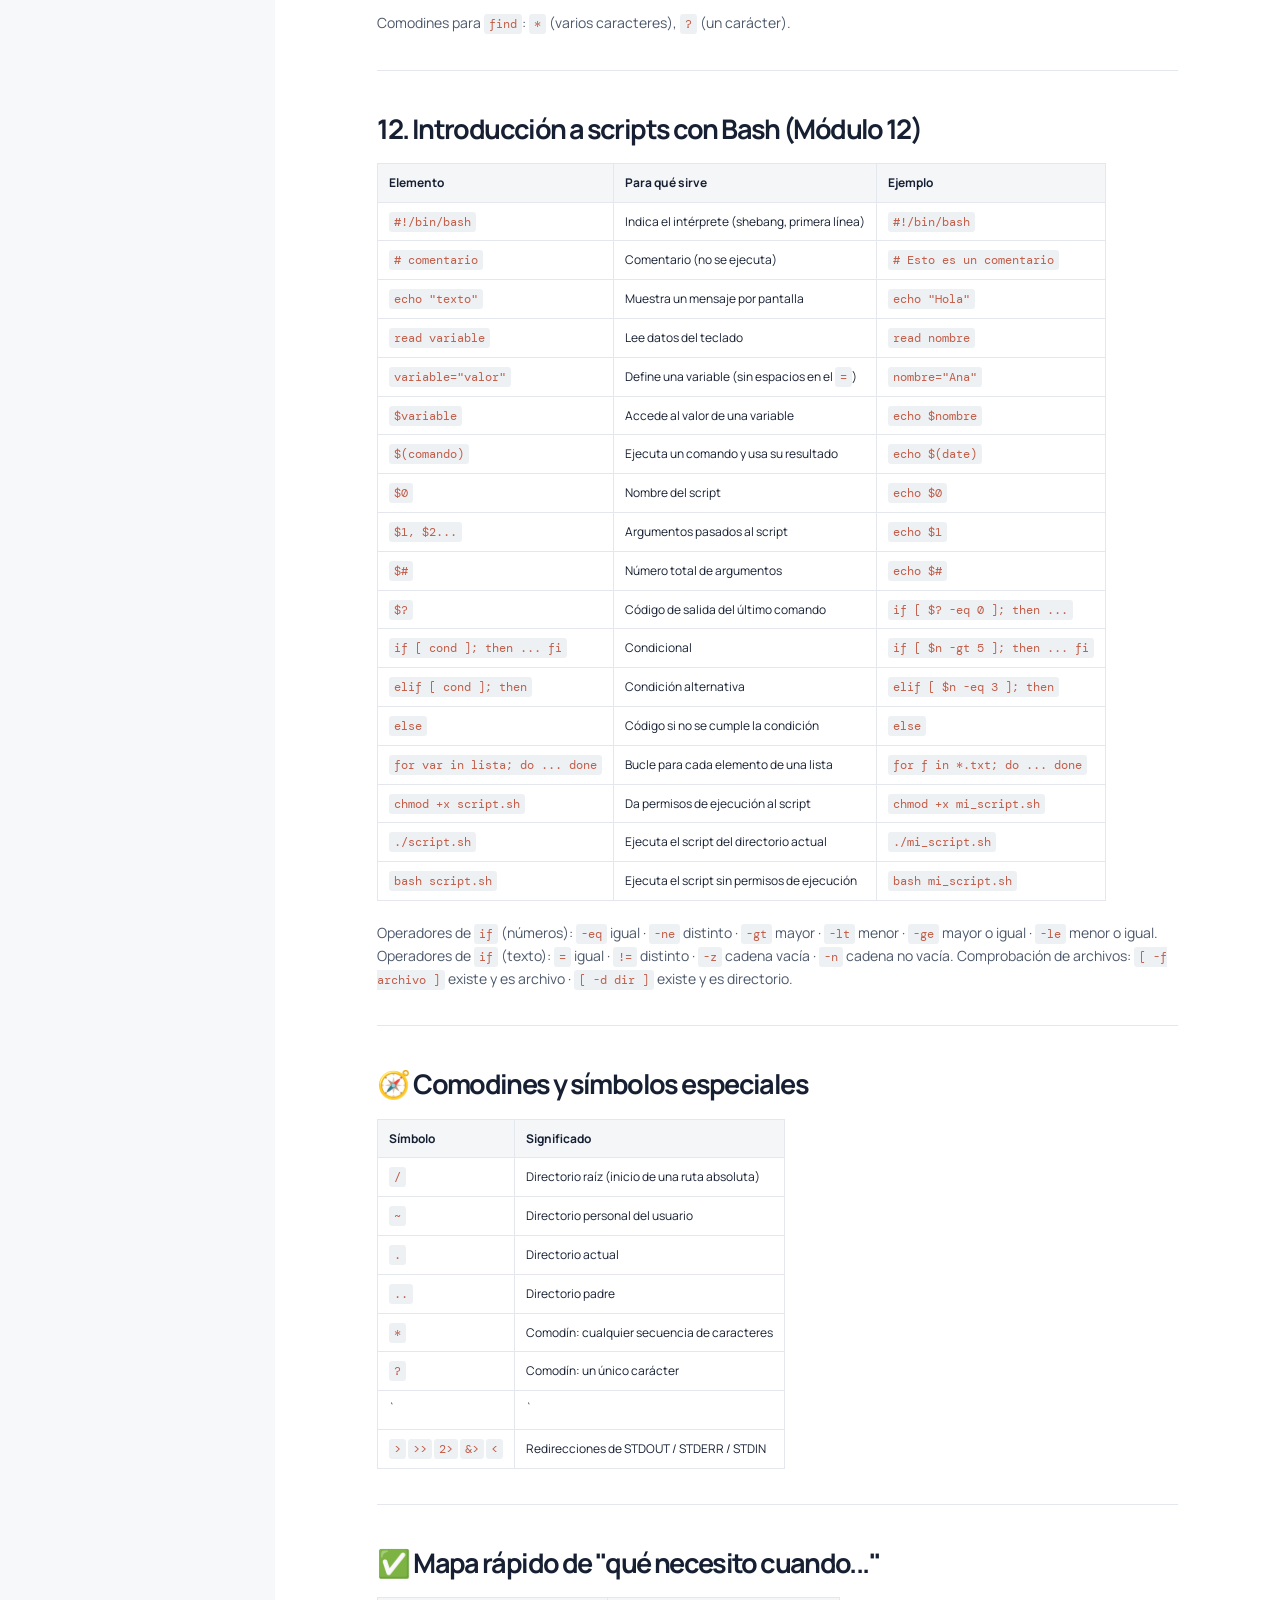
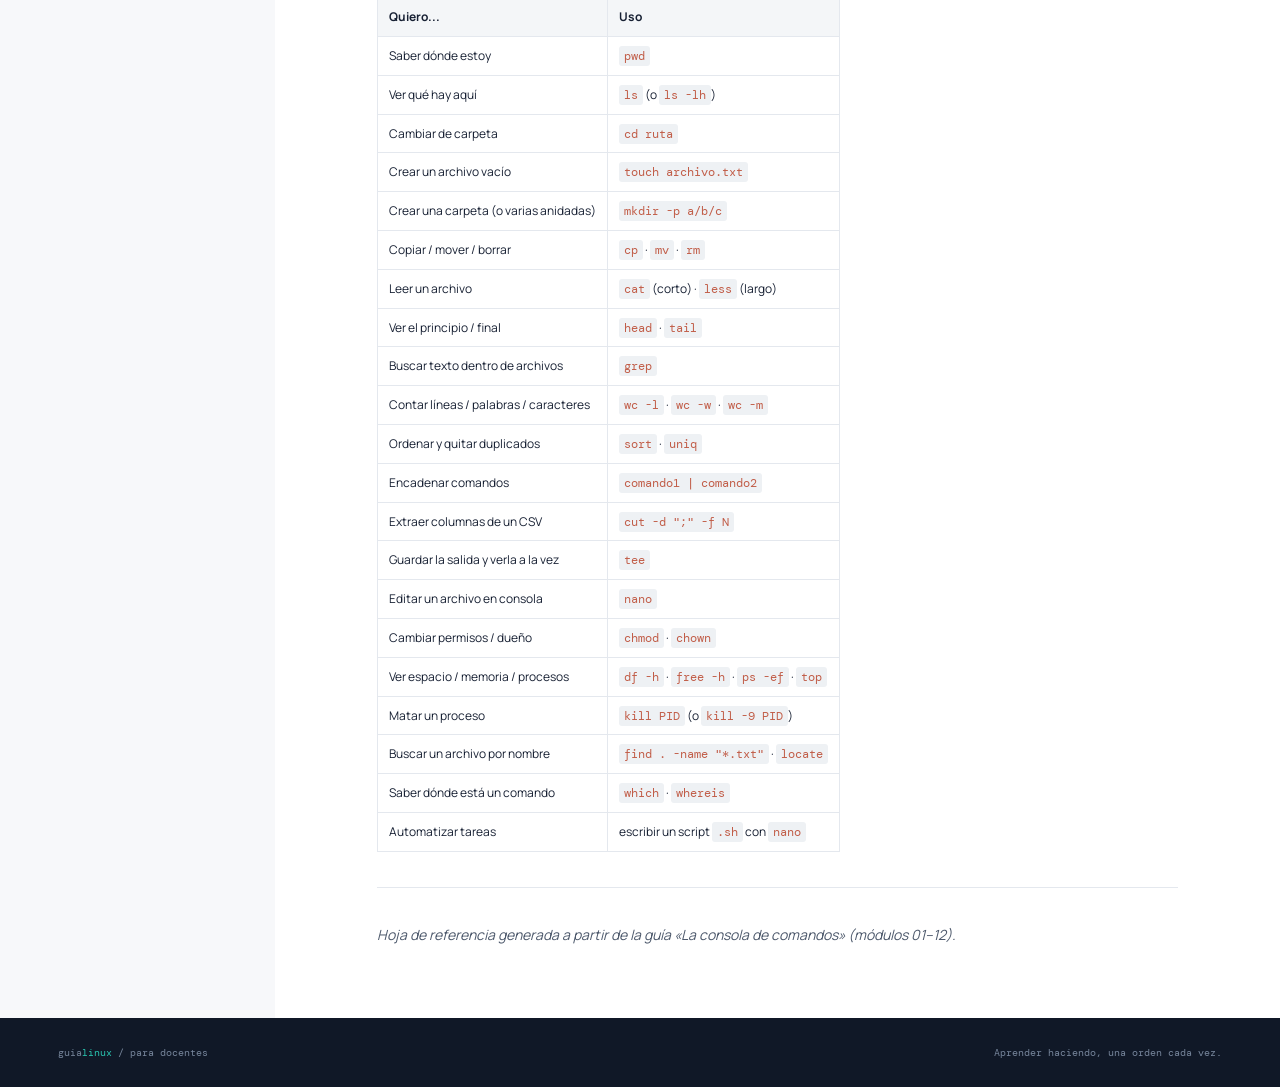
==== commit 396375f9: "Mejora de la página principal y ajustes visuales" ====
--- a/index.html
+++ b/index.html
@@ -16,7 +16,7 @@
     <header class="topbar">
       <a class="brand" href="#inicio" aria-label="Ir al inicio">
         <span class="brand-mark" aria-hidden="true"><span></span><span></span><span></span></span>
-        <span><b>guia</b><em>linux</em><small>para docentes</small></span>
+        <span><b>guía</b><em>bash</em><small>para docentes</small></span>
       </a>
       <div class="top-actions">
         <label class="search-box" for="module-search">
@@ -47,13 +47,13 @@
         <section class="hero" id="inicio">
           <div class="hero-copy">
             <div class="status-line"><span class="pulse"></span> Curso abierto · 12 módulos</div>
-            <h1>Linux se entiende<br><span>línea a línea.</span></h1>
-            <p class="hero-lead">Una guía práctica para perderle el miedo a la consola, orientarse por el sistema y empezar a automatizar tareas.</p>
+            <h1>Bash se entiende<br><span>línea a línea</span></h1>
+            <p class="hero-lead">Guía práctica para perderle el miedo a la consola, orientarse por el sistema y empezar a automatizar tareas.</p>
             <div class="hero-actions">
-              <a class="primary-button" href="#modulo-01">Empezar el recorrido <span>→</span></a>
+              <a class="primary-button" href="#lecciones">Empezar el recorrido <span>→</span></a>
               <a class="text-button" href="#referencia">Ver la chuleta <span>↗</span></a>
             </div>
-            <div class="hero-meta"><span>⌁</span> Pensada para profesorado no iniciado <span class="dot-separator">·</span> <span>12</span> módulos progresivos</div>
+            <div class="hero-meta"><span>⌁</span> Pensada para usuarios no iniciados <span class="dot-separator">·</span> <span>12</span> módulos progresivos</div>
           </div>
           <div class="hero-terminal" aria-label="Ejemplo de terminal">
             <div class="terminal-bar"><span class="terminal-dots"><i></i><i></i><i></i></span><span>bash — guia_linux</span><span class="terminal-lock">⌁</span></div>
@@ -67,18 +67,8 @@
             </div>
           </div>
         </section>
-
-        <section class="quick-start" aria-label="Puntos de partida">
-          <div class="section-label">Antes de empezar</div>
-          <div class="quick-grid">
-            <a href="#modulo-01"><span class="quick-number">01</span><span><b>Entiende el terreno</b><small>Consola, terminal, shell y Bash</small></span><span class="arrow">↗</span></a>
-            <a href="#modulo-02"><span class="quick-number">02</span><span><b>Encuentra tu lugar</b><small>Rutas, directorios y archivos</small></span><span class="arrow">↗</span></a>
-            <a href="#modulo-04"><span class="quick-number">03</span><span><b>Hazlo realidad</b><small>Crea, mueve y organiza</small></span><span class="arrow">↗</span></a>
-          </div>
-        </section>
-
         <section class="module-section" id="lecciones">
-          <div class="section-heading"><div><span class="eyebrow">El recorrido</span><h2>Doce paradas para<br><em>pensar en comandos.</em></h2></div><p>Avanza a tu ritmo. Cada módulo añade una herramienta nueva y la conecta con lo que ya sabes.</p></div>
+          <div class="section-heading"><div><span class="eyebrow">El recorrido</span><h2>Doce paradas para<br><em>pensar en comandos</em></h2></div><p>Avanza a tu ritmo. Cada módulo añade una herramienta nueva y la conecta con lo que ya sabes.</p></div>
           <div id="module-grid" class="module-grid"></div>
         </section>
 
--- a/styles.css
+++ b/styles.css
@@ -1,2 +1,2 @@
-:root{--ink:#172033;--muted:#697487;--paper:#f7f8fa;--card:#fff;--line:#e4e8ee;--navy:#101827;--teal:#29c6b1;--yellow:#f3bd4d;--coral:#f17b62;--shadow:0 18px 50px rgba(17,29,49,.08);--mono:"DM Mono",monospace;--sans:"Manrope",system-ui,sans-serif}*{box-sizing:border-box}html{scroll-behavior:smooth}body{margin:0;background:var(--paper);color:var(--ink);font-family:var(--sans);line-height:1.65}a{color:inherit;text-decoration:none}button,input{font:inherit}.site-shell{min-height:100vh}.topbar{height:78px;padding:0 4.5vw;display:flex;align-items:center;justify-content:space-between;background:rgba(247,248,250,.92);border-bottom:1px solid var(--line);position:sticky;top:0;z-index:20;backdrop-filter:blur(16px)}.brand{display:flex;align-items:center;gap:12px;line-height:1}.brand>span:last-child{display:grid;grid-template-columns:auto auto;column-gap:4px}.brand b,.brand em{font-size:18px;letter-spacing:-.06em}.brand b{font-weight:800}.brand em{font-style:normal;color:var(--teal);font-weight:800}.brand small{grid-column:1/-1;margin-top:5px;font-size:9px;letter-spacing:.14em;text-transform:uppercase;color:var(--muted)}.brand-mark{width:29px;height:29px;display:flex;align-items:flex-end;gap:3px;padding:6px;background:var(--navy);border-radius:8px}.brand-mark span{width:4px;background:var(--teal);border-radius:4px}.brand-mark span:nth-child(1){height:8px}.brand-mark span:nth-child(2){height:14px;background:var(--yellow)}.brand-mark span:nth-child(3){height:11px;background:var(--coral)}.top-actions{display:flex;align-items:center;gap:18px}.search-box{width:230px;height:38px;display:flex;align-items:center;gap:8px;padding:0 10px;border:1px solid var(--line);border-radius:7px;background:var(--card);color:var(--muted)}.search-box span{font-size:22px;line-height:1}.search-box input{width:100%;border:0;outline:0;background:transparent;color:var(--ink);font-size:12px}.search-box kbd{font:10px var(--mono);border:1px solid var(--line);padding:2px 5px;border-radius:4px}.icon-button{width:37px;height:37px;border:1px solid var(--line);border-radius:7px;background:var(--card);color:var(--ink);cursor:pointer}.github-link{font-size:12px;font-weight:700}.github-link span,.text-button span{color:var(--teal);font-size:18px;margin-left:4px}.layout{display:grid;grid-template-columns:275px minmax(0,1fr);max-width:1500px;margin:auto}.sidebar{padding:48px 30px 30px 4.5vw;border-right:1px solid var(--line);min-height:calc(100vh - 78px);position:sticky;top:78px;height:calc(100vh - 78px);overflow-y:auto}.eyebrow,.status-line,.section-label{font:500 10px var(--mono);letter-spacing:.14em;text-transform:uppercase;color:var(--teal)}.sidebar-intro p{font-size:13px;line-height:1.45;margin:10px 0 30px;max-width:170px;font-weight:600}.module-nav-item{display:flex;align-items:center;gap:11px;padding:8px 9px;margin:2px 0;border-radius:6px;color:var(--muted);font-size:12px;transition:.2s}.module-nav-item:hover,.module-nav-item.active{background:var(--card);color:var(--ink);box-shadow:0 5px 16px rgba(17,29,49,.04)}.module-nav-item.active{font-weight:700}.module-nav-item .nav-num{font:11px var(--mono);color:var(--teal);width:21px}.reference-card{display:flex;align-items:center;gap:10px;margin-top:34px;padding:13px 10px;background:var(--navy);border-radius:7px;color:white}.reference-icon{width:25px;height:25px;display:grid;place-items:center;border-radius:5px;background:rgba(41,198,177,.17);color:var(--teal)}.reference-card strong{display:block;font-size:11px}.reference-card small{display:block;color:#a8b4c6;font-size:9px;margin-top:2px}.reference-card .arrow{margin-left:auto;color:var(--teal)}main{min-width:0}.hero{background:var(--navy);min-height:580px;padding:100px clamp(35px,8vw,120px) 80px;display:grid;grid-template-columns:1fr 1fr;gap:50px;align-items:center;color:white;overflow:hidden;position:relative}.hero:after{content:"";position:absolute;width:480px;height:480px;border:1px solid rgba(41,198,177,.14);border-radius:50%;right:-160px;top:-180px;box-shadow:0 0 0 50px rgba(41,198,177,.025),0 0 0 100px rgba(41,198,177,.02)}.hero-copy{position:relative;z-index:1}.status-line{color:var(--teal);margin-bottom:20px}.pulse{display:inline-block;width:6px;height:6px;border-radius:50%;background:var(--teal);margin:0 8px 1px 0;box-shadow:0 0 0 4px rgba(41,198,177,.15)}h1,h2{letter-spacing:-.06em;line-height:1.05;margin:0}h1{font-size:clamp(42px,5.2vw,75px);font-weight:800}h1 span,h2 em{font-style:normal;color:var(--teal)}.hero-lead{max-width:465px;color:#aab5c7;font-size:15px;margin:24px 0 30px}.hero-actions{display:flex;align-items:center;gap:23px}.primary-button{background:var(--teal);color:var(--navy);padding:13px 17px;border-radius:5px;font-size:12px;font-weight:800}.primary-button span{font-size:17px;margin-left:12px}.text-button{font-size:12px;font-weight:700}.hero-meta{margin-top:42px;color:#8e9bb0;font:10px var(--mono)}.hero-meta span:first-child{color:var(--teal);font-size:18px;vertical-align:-2px}.dot-separator{margin:0 9px;color:#47546b}.hero-terminal{position:relative;z-index:1;background:#192435;box-shadow:0 28px 50px rgba(0,0,0,.25);border:1px solid #2b3a50;border-radius:9px;overflow:hidden;transform:rotate(2deg)}.terminal-bar{height:37px;border-bottom:1px solid #2b3a50;display:flex;justify-content:space-between;align-items:center;padding:0 14px;color:#718198;font:10px var(--mono)}.terminal-dots{display:flex;gap:5px}.terminal-dots i{width:7px;height:7px;border-radius:50%;background:#ee765f}.terminal-dots i:nth-child(2){background:#e8b653}.terminal-dots i:nth-child(3){background:#4fc9a6}.terminal-body{padding:25px 24px 28px;font:11px/2 var(--mono);min-height:245px}.terminal-line{color:#d6dfed}.terminal-line.dim{color:#61728a;margin-bottom:3px}.prompt{color:var(--teal)}.path{color:var(--yellow);margin:0 7px}.terminal-output{color:#8293ad;padding-left:3px}.folders{color:#f2c96a}.cursor{width:7px;height:15px;display:inline-block;background:var(--teal);vertical-align:-3px;animation:blink 1s infinite}@keyframes blink{50%{opacity:0}}.quick-start,.module-section,.reference-section{padding:58px clamp(35px,8vw,120px)}.quick-start{background:var(--card);padding-top:36px;padding-bottom:45px}.quick-grid{display:grid;grid-template-columns:repeat(3,1fr);border:1px solid var(--line);margin-top:17px}.quick-grid a{padding:18px 19px;display:grid;grid-template-columns:29px 1fr 15px;gap:10px;align-items:center;border-right:1px solid var(--line)}.quick-grid a:last-child{border:0}.quick-grid a:hover{background:var(--paper)}.quick-number{color:var(--teal);font:12px var(--mono)}.quick-grid b{display:block;font-size:12px}.quick-grid small{display:block;color:var(--muted);font-size:10px;margin-top:2px}.arrow{color:var(--teal);font-size:18px}.section-heading{display:flex;justify-content:space-between;gap:40px;align-items:end;margin-bottom:35px}.section-heading h2{font-size:clamp(32px,4vw,51px);margin-top:10px}.section-heading p{max-width:280px;color:var(--muted);font-size:12px;line-height:1.7}.module-grid{display:grid;grid-template-columns:repeat(3,1fr);gap:14px}.module-card{background:var(--card);border:1px solid var(--line);border-radius:7px;padding:24px 22px;min-height:177px;display:flex;flex-direction:column;transition:transform .2s,box-shadow .2s}.module-card:hover{transform:translateY(-4px);box-shadow:var(--shadow)}.module-card .card-top{display:flex;justify-content:space-between;align-items:center}.module-number{font:12px var(--mono);color:var(--teal)}.module-card .card-icon{font-size:20px}.module-card h3{font-size:15px;letter-spacing:-.03em;margin:23px 0 7px;line-height:1.25}.module-card p{font-size:11px;color:var(--muted);margin:0;line-height:1.5}.module-card .card-arrow{margin-top:auto;text-align:right;color:var(--teal);font-size:18px}.infographic-banner{margin:10px clamp(35px,8vw,120px) 65px;padding:45px 50px;background:#e3f3f0;border-radius:8px;display:flex;justify-content:space-between;gap:40px;overflow:hidden}.infographic-banner h2{font-size:42px;margin:10px 0 15px}.infographic-banner p{font-size:12px;color:#52716d;margin-bottom:22px}.infographic-image{display:block;width:35%;max-height:240px;overflow:hidden;border-radius:5px;box-shadow:var(--shadow);background:white}.infographic-image img{width:100%;height:100%;object-fit:cover;object-position:top}.reference-section{background:var(--card)}.markdown-content{max-width:920px;margin:auto}.markdown-content h1{font-size:39px;color:var(--ink);margin:0 0 28px}.markdown-content h2{font-size:27px;margin:44px 0 15px;color:var(--ink)}.markdown-content h3{font-size:19px;margin:30px 0 12px}.markdown-content p,.markdown-content li{font-size:14px;color:#4c586b}.markdown-content strong{color:var(--ink)}.markdown-content blockquote{border-left:3px solid var(--teal);background:#f0f8f6;margin:22px 0;padding:12px 18px}.markdown-content blockquote p{margin:0}.markdown-content pre{background:var(--navy);color:#dce6f4;padding:18px;border-radius:6px;overflow:auto;margin:19px 0;box-shadow:0 10px 20px rgba(16,24,39,.08)}.markdown-content code{font:12px var(--mono);background:#eef1f4;color:#c15d48;padding:2px 5px;border-radius:3px}.markdown-content pre code{background:none;color:inherit;padding:0}.markdown-content table{width:100%;border-collapse:collapse;margin:20px 0;font-size:12px;display:block;overflow-x:auto}.markdown-content th,.markdown-content td{text-align:left;border:1px solid var(--line);padding:9px 11px;min-width:100px}.markdown-content th{background:#f4f6f8;font-weight:700}.markdown-content img{display:block;max-width:100%;height:auto;max-height:560px;object-fit:contain;margin:24px auto;border-radius:5px;box-shadow:0 7px 25px rgba(17,29,49,.11)}.markdown-content a{color:#159a8c;text-decoration:underline}.markdown-content hr{border:0;border-top:1px solid var(--line);margin:35px 0}footer{display:flex;justify-content:space-between;padding:28px 4.5vw;background:var(--navy);color:#77869c;font:10px var(--mono)}.footer-accent{color:var(--teal)}.module-view{padding-top:40px}.back-link{display:inline-block;color:var(--teal);font:11px var(--mono);margin-bottom:30px}.hidden{display:none!important}@media(max-width:1000px){.layout{display:block}.sidebar{display:none}.hero{grid-template-columns:1fr;padding:80px 7vw}.hero-terminal{max-width:600px;width:100%}.module-grid{grid-template-columns:repeat(2,1fr)}}@media(max-width:640px){.topbar{height:68px;padding:0 20px}.top-actions{gap:8px}.search-box{width:42px;border:0;background:transparent;padding:0}.search-box input,.search-box kbd,.github-link{display:none}.search-box span{font-size:27px}.hero{min-height:auto;padding:65px 24px 60px;gap:40px}.hero-lead{font-size:14px}.hero-meta{margin-top:30px}.quick-start,.module-section,.reference-section{padding:42px 22px}.quick-grid{display:block}.quick-grid a{border-right:0;border-bottom:1px solid var(--line)}.section-heading{display:block}.section-heading p{margin-top:20px}.module-grid{grid-template-columns:1fr}.infographic-banner{margin:8px 22px 45px;padding:30px 25px;display:block}.infographic-banner h2{font-size:34px}.infographic-image{width:100%;height:210px;margin-top:28px}footer{display:block;padding:24px 22px}footer span{display:block;margin:5px 0}}
+:root{--ink:#172033;--muted:#697487;--paper:#f7f8fa;--card:#fff;--line:#e4e8ee;--navy:#101827;--teal:#29c6b1;--yellow:#f3bd4d;--coral:#f17b62;--shadow:0 18px 50px rgba(17,29,49,.08);--mono:"DM Mono",monospace;--sans:"Manrope",system-ui,sans-serif}*{box-sizing:border-box}html{scroll-behavior:smooth}body{margin:0;background:var(--paper);color:var(--ink);font-family:var(--sans);line-height:1.65}a{color:inherit;text-decoration:none}button,input{font:inherit}.site-shell{min-height:100vh}.topbar{height:78px;padding:0 4.5vw;display:flex;align-items:center;justify-content:space-between;background:rgba(247,248,250,.92);border-bottom:1px solid var(--line);position:sticky;top:0;z-index:20;backdrop-filter:blur(16px)}.brand{display:flex;align-items:center;gap:12px;line-height:1}.brand>span:last-child{display:grid;grid-template-columns:auto auto;column-gap:4px}.brand b,.brand em{font-size:18px;letter-spacing:-.06em}.brand b{font-weight:800}.brand em{font-style:normal;color:var(--teal);font-weight:800}.brand small{grid-column:1/-1;margin-top:5px;font-size:9px;letter-spacing:.14em;text-transform:uppercase;color:var(--muted)}.brand-mark{width:29px;height:29px;display:flex;align-items:flex-end;gap:3px;padding:6px;background:var(--navy);border-radius:8px}.brand-mark span{width:4px;background:var(--teal);border-radius:4px}.brand-mark span:nth-child(1){height:8px}.brand-mark span:nth-child(2){height:14px;background:var(--yellow)}.brand-mark span:nth-child(3){height:11px;background:var(--coral)}.top-actions{display:flex;align-items:center;gap:18px}.search-box{width:230px;height:38px;display:flex;align-items:center;gap:8px;padding:0 10px;border:1px solid var(--line);border-radius:7px;background:var(--card);color:var(--muted)}.search-box span{font-size:22px;line-height:1}.search-box input{width:100%;border:0;outline:0;background:transparent;color:var(--ink);font-size:12px}.search-box kbd{font:10px var(--mono);border:1px solid var(--line);padding:2px 5px;border-radius:4px}.icon-button{width:37px;height:37px;border:1px solid var(--line);border-radius:7px;background:var(--card);color:var(--ink);cursor:pointer}.github-link{font-size:12px;font-weight:700}.github-link span,.text-button span{color:var(--teal);font-size:18px;margin-left:4px}.layout{display:grid;grid-template-columns:275px minmax(0,1fr);max-width:1500px;margin:auto}.sidebar{padding:48px 30px 30px 4.5vw;border-right:1px solid var(--line);min-height:calc(100vh - 78px);position:sticky;top:78px;height:calc(100vh - 78px);overflow-y:auto}.eyebrow,.status-line,.section-label{font:500 10px var(--mono);letter-spacing:.14em;text-transform:uppercase;color:var(--teal)}.sidebar-intro p{font-size:13px;line-height:1.45;margin:10px 0 30px;max-width:170px;font-weight:600}.module-nav-item{display:flex;align-items:center;gap:11px;padding:8px 9px;margin:2px 0;border-radius:6px;color:var(--muted);font-size:12px;transition:.2s}.module-nav-item:hover,.module-nav-item.active{background:var(--card);color:var(--ink);box-shadow:0 5px 16px rgba(17,29,49,.04)}.module-nav-item.active{font-weight:700}.module-nav-item .nav-num{font:11px var(--mono);color:var(--teal);width:21px}.reference-card{display:flex;align-items:center;gap:10px;margin-top:34px;padding:13px 10px;background:var(--navy);border-radius:7px;color:white}.reference-icon{width:25px;height:25px;display:grid;place-items:center;border-radius:5px;background:rgba(41,198,177,.17);color:var(--teal)}.reference-card strong{display:block;font-size:11px}.reference-card small{display:block;color:#a8b4c6;font-size:9px;margin-top:2px}.reference-card .arrow{margin-left:auto;color:var(--teal)}main{min-width:0}.hero{background:var(--navy);min-height:580px;padding:100px clamp(35px,8vw,120px) 80px;display:grid;grid-template-columns:1fr 1fr;gap:50px;align-items:center;color:white;overflow:hidden;position:relative}.hero:after{content:"";position:absolute;width:480px;height:480px;border:1px solid rgba(41,198,177,.14);border-radius:50%;right:-160px;top:-180px;box-shadow:0 0 0 50px rgba(41,198,177,.025),0 0 0 100px rgba(41,198,177,.02)}.hero-copy{position:relative;z-index:1}.status-line{color:var(--teal);margin-bottom:20px}.pulse{display:inline-block;width:6px;height:6px;border-radius:50%;background:var(--teal);margin:0 8px 1px 0;box-shadow:0 0 0 4px rgba(41,198,177,.15)}h1,h2{letter-spacing:-.06em;line-height:1.05;margin:0}h1{font-size:clamp(42px,5.2vw,75px);font-weight:800}h1 span,h2 em{font-style:normal;color:var(--teal)}.hero-lead{max-width:465px;color:#aab5c7;font-size:15px;margin:24px 0 30px}.hero-actions{display:flex;align-items:center;gap:23px}.primary-button{background:var(--teal);color:var(--navy);padding:13px 17px;border-radius:5px;font-size:12px;font-weight:800}.primary-button span{font-size:17px;margin-left:12px}.text-button{font-size:12px;font-weight:700}.hero-meta{margin-top:42px;color:#8e9bb0;font:10px var(--mono)}.hero-meta span:first-child{color:var(--teal);font-size:18px;vertical-align:-2px}.dot-separator{margin:0 9px;color:#47546b}.hero-terminal{position:relative;z-index:1;background:#192435;box-shadow:0 28px 50px rgba(0,0,0,.25);border:1px solid #2b3a50;border-radius:9px;overflow:hidden;transform:rotate(0deg)}.terminal-bar{height:37px;border-bottom:1px solid #2b3a50;display:flex;justify-content:space-between;align-items:center;padding:0 14px;color:#718198;font:10px var(--mono)}.terminal-dots{display:flex;gap:5px}.terminal-dots i{width:7px;height:7px;border-radius:50%;background:#ee765f}.terminal-dots i:nth-child(2){background:#e8b653}.terminal-dots i:nth-child(3){background:#4fc9a6}.terminal-body{padding:25px 24px 28px;font:11px/2 var(--mono);min-height:245px}.terminal-line{color:#d6dfed}.terminal-line.dim{color:#61728a;margin-bottom:3px}.prompt{color:var(--teal)}.path{color:var(--yellow);margin:0 7px}.terminal-output{color:#8293ad;padding-left:3px}.folders{color:#f2c96a}.cursor{width:7px;height:15px;display:inline-block;background:var(--teal);vertical-align:-3px;animation:blink 1s infinite}@keyframes blink{50%{opacity:0}}.quick-start,.module-section,.reference-section{padding:58px clamp(35px,8vw,120px)}.quick-start{background:var(--card);padding-top:36px;padding-bottom:45px}.quick-grid{display:grid;grid-template-columns:repeat(3,1fr);border:1px solid var(--line);margin-top:17px}.quick-grid a{padding:18px 19px;display:grid;grid-template-columns:29px 1fr 15px;gap:10px;align-items:center;border-right:1px solid var(--line)}.quick-grid a:last-child{border:0}.quick-grid a:hover{background:var(--paper)}.quick-number{color:var(--teal);font:12px var(--mono)}.quick-grid b{display:block;font-size:12px}.quick-grid small{display:block;color:var(--muted);font-size:10px;margin-top:2px}.arrow{color:var(--teal);font-size:18px}.section-heading{display:flex;justify-content:space-between;gap:40px;align-items:end;margin-bottom:35px}.section-heading h2{font-size:clamp(32px,4vw,51px);margin-top:10px}.section-heading p{max-width:280px;color:var(--muted);font-size:12px;line-height:1.7}.module-grid{display:grid;grid-template-columns:repeat(3,1fr);gap:14px}.module-card{background:var(--card);border:1px solid var(--line);border-radius:7px;padding:24px 22px;min-height:177px;display:flex;flex-direction:column;transition:transform .2s,box-shadow .2s}.module-card:hover{transform:translateY(-4px);box-shadow:var(--shadow)}.module-card .card-top{display:flex;justify-content:space-between;align-items:center}.module-number{font:12px var(--mono);color:var(--teal)}.module-card .card-icon{font-size:20px}.module-card h3{font-size:15px;letter-spacing:-.03em;margin:23px 0 7px;line-height:1.25}.module-card p{font-size:11px;color:var(--muted);margin:0;line-height:1.5}.module-card .card-arrow{margin-top:auto;text-align:right;color:var(--teal);font-size:18px}.infographic-banner{margin:10px clamp(35px,8vw,120px) 65px;padding:45px 50px;background:#e3f3f0;border-radius:8px;display:flex;justify-content:space-between;gap:40px;overflow:hidden}.infographic-banner h2{font-size:42px;margin:10px 0 15px}.infographic-banner p{font-size:12px;color:#52716d;margin-bottom:22px}.infographic-image{display:block;width:35%;max-height:240px;overflow:hidden;border-radius:5px;box-shadow:var(--shadow);background:white}.infographic-image img{width:100%;height:100%;object-fit:cover;object-position:top}.reference-section{background:var(--card)}.markdown-content{max-width:920px;margin:auto}.markdown-content h1{font-size:39px;color:var(--ink);margin:0 0 28px}.markdown-content h2{font-size:27px;margin:44px 0 15px;color:var(--ink)}.markdown-content h3{font-size:19px;margin:30px 0 12px}.markdown-content p,.markdown-content li{font-size:14px;color:#4c586b}.markdown-content strong{color:var(--ink)}.markdown-content blockquote{border-left:3px solid var(--teal);background:#f0f8f6;margin:22px 0;padding:12px 18px}.markdown-content blockquote p{margin:0}.markdown-content pre{background:var(--navy);color:#dce6f4;padding:18px;border-radius:6px;overflow:auto;margin:19px 0;box-shadow:0 10px 20px rgba(16,24,39,.08)}.markdown-content code{font:12px var(--mono);background:#eef1f4;color:#c15d48;padding:2px 5px;border-radius:3px}.markdown-content pre code{background:none;color:inherit;padding:0}.markdown-content table{width:100%;border-collapse:collapse;margin:20px 0;font-size:12px;display:block;overflow-x:auto}.markdown-content th,.markdown-content td{text-align:left;border:1px solid var(--line);padding:9px 11px;min-width:100px}.markdown-content th{background:#f4f6f8;font-weight:700}.markdown-content img{display:block;max-width:100%;height:auto;max-height:560px;object-fit:contain;margin:24px auto;border-radius:5px;box-shadow:0 7px 25px rgba(17,29,49,.11)}.markdown-content a{color:#159a8c;text-decoration:underline}.markdown-content hr{border:0;border-top:1px solid var(--line);margin:35px 0}footer{display:flex;justify-content:space-between;padding:28px 4.5vw;background:var(--navy);color:#77869c;font:10px var(--mono)}.footer-accent{color:var(--teal)}.module-view{padding-top:40px}.back-link{display:inline-block;color:var(--teal);font:11px var(--mono);margin-bottom:30px}.hidden{display:none!important}@media(max-width:1000px){.layout{display:block}.sidebar{display:none}.hero{grid-template-columns:1fr;padding:80px 7vw}.hero-terminal{max-width:600px;width:100%}.module-grid{grid-template-columns:repeat(2,1fr)}}@media(max-width:640px){.topbar{height:68px;padding:0 20px}.top-actions{gap:8px}.search-box{width:42px;border:0;background:transparent;padding:0}.search-box input,.search-box kbd,.github-link{display:none}.search-box span{font-size:27px}.hero{min-height:auto;padding:65px 24px 60px;gap:40px}.hero-lead{font-size:14px}.hero-meta{margin-top:30px}.quick-start,.module-section,.reference-section{padding:42px 22px}.quick-grid{display:block}.quick-grid a{border-right:0;border-bottom:1px solid var(--line)}.section-heading{display:block}.section-heading p{margin-top:20px}.module-grid{grid-template-columns:1fr}.infographic-banner{margin:8px 22px 45px;padding:30px 25px;display:block}.infographic-banner h2{font-size:34px}.infographic-image{width:100%;height:210px;margin-top:28px}footer{display:block;padding:24px 22px}footer span{display:block;margin:5px 0}}
 body.dark{--ink:#e7edf6;--muted:#91a0b4;--paper:#0e1521;--card:#151f2e;--line:#263448}body.dark .topbar{background:rgba(14,21,33,.92)}body.dark .quick-start,body.dark .reference-section{background:#121b29}body.dark .quick-grid a:hover,body.dark .markdown-content th{background:#1c293b}body.dark .markdown-content code{background:#202d3d;color:#f19a80}body.dark .markdown-content blockquote{background:#162d32}body.dark .infographic-banner{background:#163536}body.dark .infographic-banner p{color:#9bc6c0}
